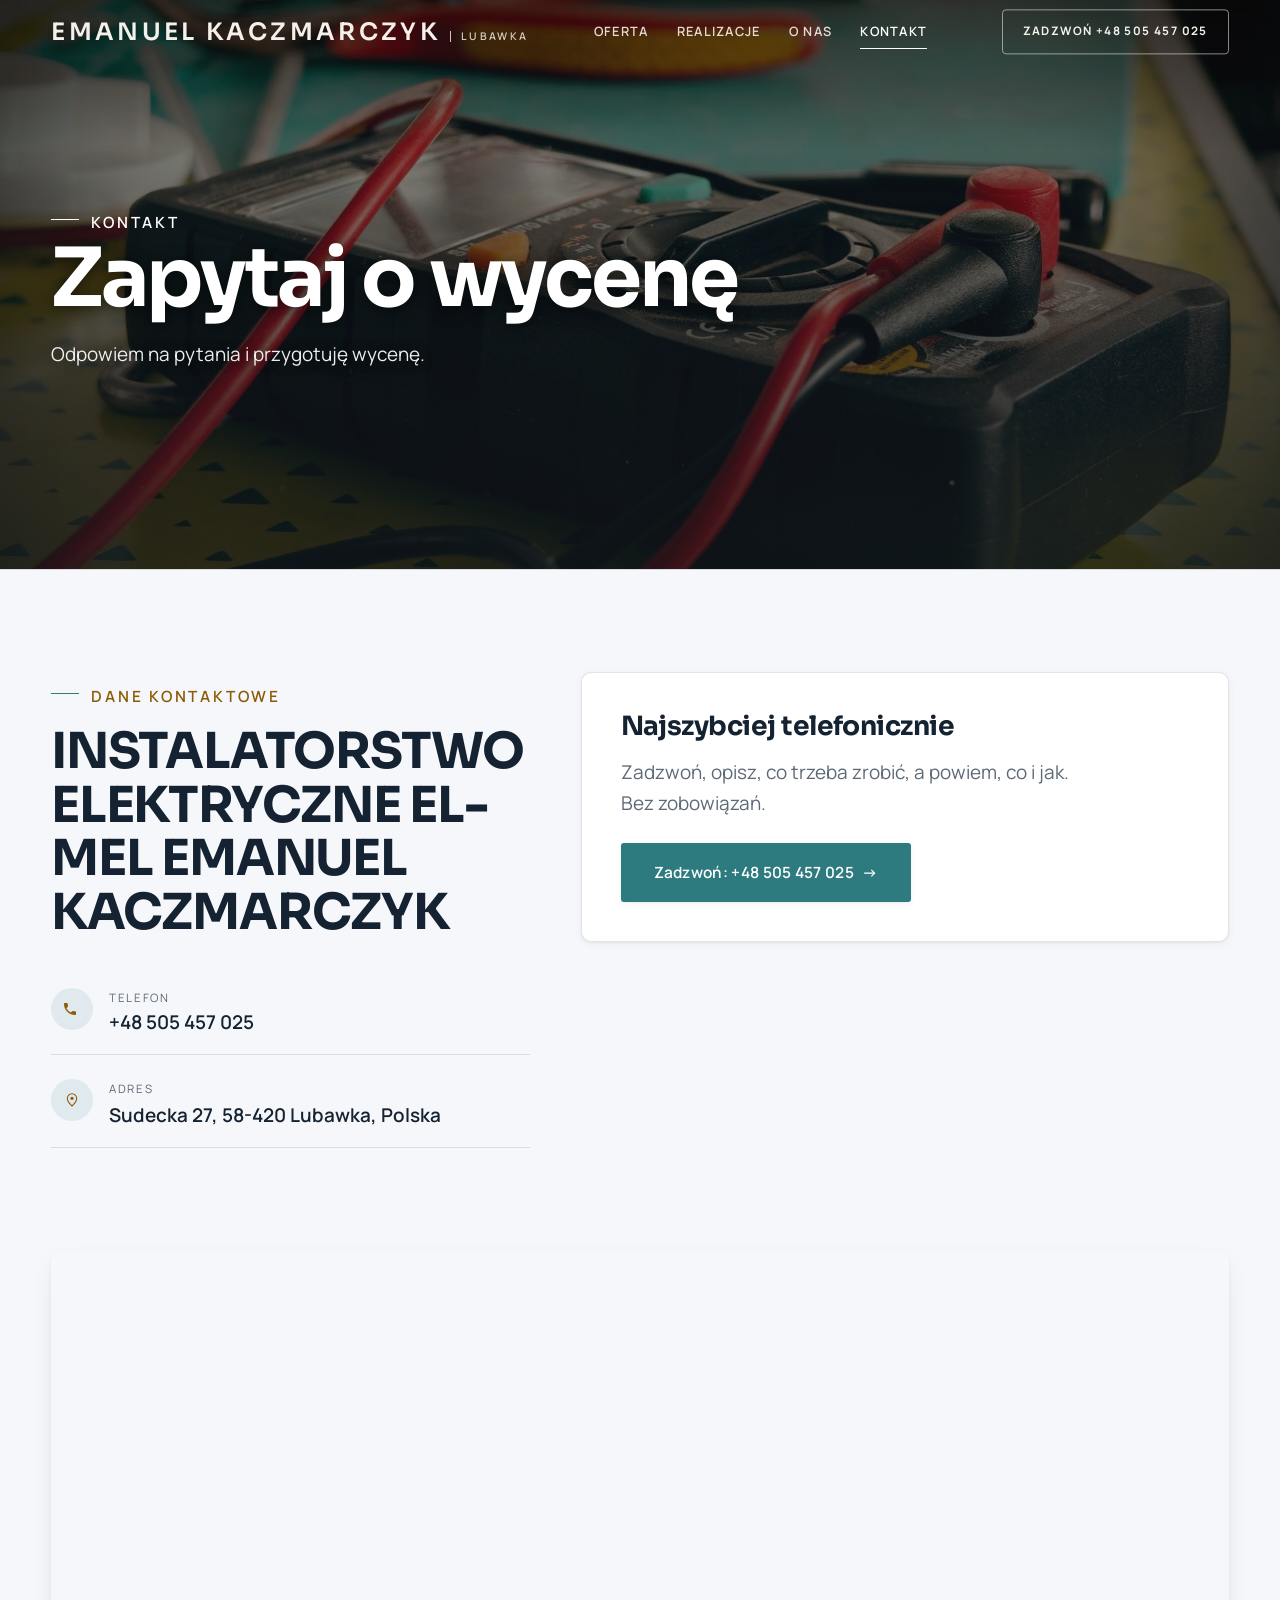
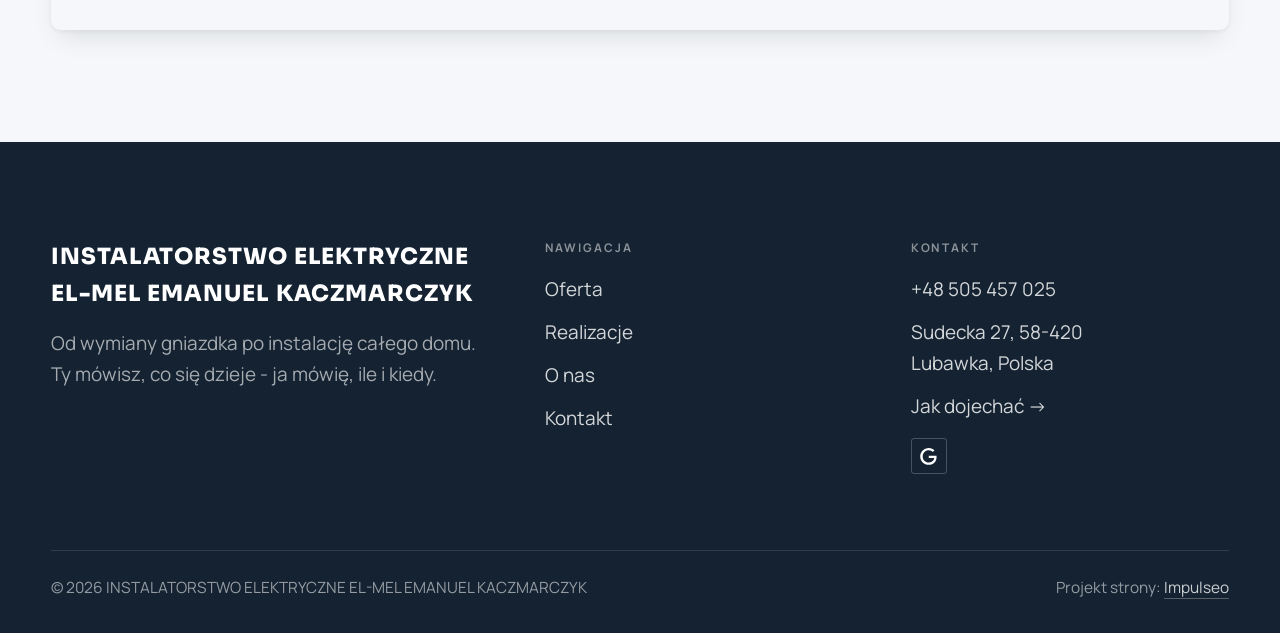
==== kontakt.html @ 610c7b2d "Strona demo: instalatorstwo-elektryczne-el-mel-emanuel-kaczmarczyk" ====
<!DOCTYPE html>
<html lang="pl">
<head>
<meta charset="UTF-8">
<meta name="viewport" content="width=device-width, initial-scale=1.0">
<title>Kontakt - INSTALATORSTWO ELEKTRYCZNE EL-MEL EMANUEL KACZMARCZYK</title>
<meta name="description" content="Kontakt INSTALATORSTWO ELEKTRYCZNE EL-MEL EMANUEL KACZMARCZYK - Sudecka 27, 58-420 Lubawka, Polska">
<link rel="canonical" href="https://kris20032.github.io/instalatorstwo-elektryczne-el-mel-emanuel-kaczmarczyk/kontakt.html">
<meta name="robots" content="noindex, nofollow">
<meta property="og:type" content="website">
<meta property="og:locale" content="pl_PL">
<meta property="og:site_name" content="INSTALATORSTWO ELEKTRYCZNE EL-MEL EMANUEL KACZMARCZYK">
<meta property="og:title" content="Kontakt - INSTALATORSTWO ELEKTRYCZNE EL-MEL EMANUEL KACZMARCZYK">
<meta property="og:description" content="Kontakt INSTALATORSTWO ELEKTRYCZNE EL-MEL EMANUEL KACZMARCZYK - Sudecka 27, 58-420 Lubawka, Polska">
<meta property="og:url" content="https://kris20032.github.io/instalatorstwo-elektryczne-el-mel-emanuel-kaczmarczyk/kontakt.html">
<meta property="og:image" content="https://kris20032.github.io/instalatorstwo-elektryczne-el-mel-emanuel-kaczmarczyk/img/og.jpg">
<meta property="og:image:width" content="1200">
<meta property="og:image:height" content="630">
<meta name="twitter:card" content="summary_large_image">
<link rel="preconnect" href="https://fonts.googleapis.com">
<link rel="preconnect" href="https://fonts.gstatic.com" crossorigin>
<link href="https://fonts.googleapis.com/css2?family=Sora:wght@600;700;800&family=Manrope:wght@400;500;600&display=swap" rel="stylesheet">
<link rel="stylesheet" href="assets/styles.css?v=7010539a">
</head>
<body>

<header class="nav">
  <div class="wrap nav-inner">
    <a class="brand" href="index.html"><span class="name">EMANUEL KACZMARCZYK</span><span class="sub">Lubawka</span></a>
    <nav class="nav-links">
      <a href="oferta.html">Oferta</a>
      <a href="realizacje.html">Realizacje</a>
      <a href="o-nas.html">O nas</a>
      <a href="kontakt.html" class="active" aria-current="page">Kontakt</a>
      <a href="tel:+48505457025" class="btn btn-accent">Zadzwoń +48 505 457 025</a>
    </nav>
    <button class="nav-toggle" aria-label="Menu"><span></span><span></span><span></span></button>
  </div>
</header>

<main>
<section class="pagehead">
  <img src="img/g6.jpg" alt="INSTALATORSTWO ELEKTRYCZNE EL-MEL EMANUEL KACZMARCZYK - Zapytaj o wycenę" width="1731" height="1300" decoding="async">
  <div class="wrap">
    <span class="eyebrow">Kontakt</span>
    <h1>Zapytaj o wycenę</h1>
    <p>Odpowiem na pytania i przygotuję wycenę.</p>
  </div>
</section>
<section>
  <div class="wrap contact-grid">
    <div class="reveal">
      <span class="eyebrow">Dane kontaktowe</span>
      <h2 style="margin:var(--space-4) 0 var(--space-6)">INSTALATORSTWO ELEKTRYCZNE EL-MEL EMANUEL KACZMARCZYK</h2>
      <div class="info-list">
        <div class="info-row"><div class="ic"><svg class="ico-tel" width="16" height="16" viewBox="0 0 24 24" fill="none" aria-hidden="true"><path d="M6.6 10.8a15.5 15.5 0 0 0 6.6 6.6l2.2-2.2a1 1 0 0 1 1-.24 11.4 11.4 0 0 0 3.6.58 1 1 0 0 1 1 1V20a1 1 0 0 1-1 1A17 17 0 0 1 3 4a1 1 0 0 1 1-1h3.5a1 1 0 0 1 1 1c0 1.25.2 2.46.58 3.6a1 1 0 0 1-.25 1l-2.23 2.2Z" fill="currentColor"/></svg></div><div><div class="lbl">Telefon</div><a class="val" href="tel:+48505457025">+48 505 457 025</a></div></div>
        <div class="info-row"><div class="ic"><svg class="ico-pin" width="16" height="16" viewBox="0 0 24 24" fill="none" aria-hidden="true"><path d="M12 21s7-6.1 7-11.5A7 7 0 0 0 5 9.5C5 14.9 12 21 12 21Z" stroke="currentColor" stroke-width="1.6" fill="none"/><circle cx="12" cy="9.5" r="2.4" fill="currentColor"/></svg></div><div><div class="lbl">Adres</div><div class="val">Sudecka 27, 58-420 Lubawka, Polska</div></div></div>
      </div>
    </div>
    <div class="reveal">
      <div class="form">
        <h3 style="margin-bottom:var(--space-4)">Najszybciej telefonicznie</h3>
        <p class="muted" style="margin-bottom:var(--space-5)">Zadzwoń, opisz, co trzeba zrobić, a powiem, co i jak. Bez zobowiązań.</p>
        <a href="tel:+48505457025" class="btn btn-accent" style="justify-content:center">Zadzwoń: +48 505 457 025 <span class="arr">→</span></a>
      </div>
    </div>
  </div>
</section>
<section style="padding-top:0">
  <div class="wrap reveal">
    <iframe class="map" title="INSTALATORSTWO ELEKTRYCZNE EL-MEL EMANUEL KACZMARCZYK - Lubawka" src="https://maps.google.com/maps?q=50.6954654%2C15.9940236&z=15&output=embed" loading="lazy" referrerpolicy="no-referrer-when-downgrade"></iframe>
  </div>
</section>
</main>

<footer>
  <div class="wrap">
    <div class="foot-grid">
      <div class="foot-brand">
        <div class="name">INSTALATORSTWO ELEKTRYCZNE EL-MEL EMANUEL KACZMARCZYK</div>
        <p>Od wymiany gniazdka po instalację całego domu. Ty mówisz, co się dzieje - ja mówię, ile i kiedy.</p>
      </div>
      <div class="foot-col">
        <h4>Nawigacja</h4>
        <a href="oferta.html">Oferta</a>
        <a href="realizacje.html">Realizacje</a>
        <a href="o-nas.html">O nas</a>
        <a href="kontakt.html">Kontakt</a>
      </div>
      <div class="foot-col">
        <h4>Kontakt</h4>
        <a href="tel:+48505457025">+48 505 457 025</a>
        <p>Sudecka 27, 58-420 Lubawka, Polska</p>
        <a href="https://maps.google.com/?cid=8699255477340169884&g_mp=Cidnb29nbGUubWFwcy5wbGFjZXMudjEuUGxhY2VzLlNlYXJjaFRleHQQAhgEIAA" target="_blank" rel="noopener">Jak dojechać →</a>
      <div class="foot-soc">
        <a class="soc" href="https://maps.google.com/?cid=8699255477340169884&g_mp=Cidnb29nbGUubWFwcy5wbGFjZXMudjEuUGxhY2VzLlNlYXJjaFRleHQQAhgEIAA" target="_blank" rel="noopener" aria-label="Google - INSTALATORSTWO ELEKTRYCZNE EL-MEL EMANUEL KACZMARCZYK"><svg viewBox="0 0 24 24" aria-hidden="true" focusable="false"><path d="M12.48 10.92v3.28h7.84c-.24 1.84-.853 3.187-1.787 4.133-1.147 1.147-2.933 2.4-6.053 2.4-4.827 0-8.6-3.893-8.6-8.72s3.773-8.72 8.6-8.72c2.6 0 4.507 1.027 5.907 2.347l2.307-2.307C18.747 1.44 16.133 0 12.48 0 5.867 0 .307 5.387.307 12s5.56 12 12.173 12c3.573 0 6.267-1.173 8.373-3.36 2.16-2.16 2.84-5.213 2.84-7.667 0-.76-.053-1.467-.173-2.053H12.48z" fill="currentColor"/></svg></a>
      </div>
      </div>
    </div>
    <div class="foot-bot">
      <span>© 2026 INSTALATORSTWO ELEKTRYCZNE EL-MEL EMANUEL KACZMARCZYK</span>
      <span>Projekt strony: <a class="foot-credit" href="https://impulseo.pl" target="_blank" rel="noopener">Impulseo</a></span>
    </div>
  </div>
</footer>
<div class="sticky-call"><a class="sc-call" href="tel:+48505457025"><svg class="ico-tel" width="16" height="16" viewBox="0 0 24 24" fill="none" aria-hidden="true"><path d="M6.6 10.8a15.5 15.5 0 0 0 6.6 6.6l2.2-2.2a1 1 0 0 1 1-.24 11.4 11.4 0 0 0 3.6.58 1 1 0 0 1 1 1V20a1 1 0 0 1-1 1A17 17 0 0 1 3 4a1 1 0 0 1 1-1h3.5a1 1 0 0 1 1 1c0 1.25.2 2.46.58 3.6a1 1 0 0 1-.25 1l-2.23 2.2Z" fill="currentColor"/></svg> Zadzwoń</a><a class="sc-quote" href="kontakt.html">Zadzwoń: +48 505 457 025</a></div>
<div class="demo-wazne" data-do="2026-12-01" data-cykl="3" hidden><svg class="dw-ico" width="13" height="13" viewBox="0 0 24 24" fill="none" aria-hidden="true"><circle cx="12" cy="12" r="8.6" stroke="currentColor" stroke-width="1.8"/><path d="M12 7.2V12l3.3 2" stroke="currentColor" stroke-width="1.8" stroke-linecap="round"/></svg><span class="dw-txt"></span></div>

<script src="assets/main.js"></script>
</body>
</html>
---- assets/styles.css ----
/* ============================================================
   STOLBASZ — premium, architektoniczny B2B fit-out
   Jasna paleta, zero brązu. System wg premium-web-craft.
   Projekt strony: Impulseo (impulseo.pl)
   ============================================================ */

:root{
  /* PALETA — jasna, architektoniczna, chłodna */
  --paper:#f5f7fa;          /* główne tło */
  --paper-2:#e7edf3;        /* sekcje alternatywne (chłodny jasny szary) */
  --paper-3:#e7edf3;        /* delikatne wypełnienia */
  --ink:#142231;            /* tekst główny — chłodny grafit */
  --ink-soft:#2c3e52;       /* nagłówki drugorzędne */
  --muted:#697785;          /* tekst poboczny */
  --line:rgba(20,34,49,.12);/* hairline */
  --accent:#e8a00c;         /* stonowany petrol-slate — jedyny akcent */
  --accent-d:#c47f06;
  --accent-soft:rgba(232,160,12,.10);
  --dark:#142231;           /* sekcje ciemne (stopka/CTA) */

  /* HOVER ZDJĘĆ — JEDEN standard dla całego silnika (decyzja K. 04.08.2026, artefakt z wariantami).
     AKTUALNE (K.+Szymon 09.08.2026, wybór z artefaktu 6 wariantów): zoom 1.05 przy 1.4s -
     przy tak długim czasie mocniejszy kadr NIE skacze, tylko „oddycha". Poprzedni standard
     (1.02 / .55s z 04.08) odbierany jako dynamiczny i szybki.
     Spoczynek lekko przygaszony, ale TYLKO tam, gdzie jest mysz (@media hover:hover) —
     na telefonie zdjęcia zostają w pełnej jasności. */
  --img-zoom:1.05;                   /* K.+Szymon 09.08: wariant F z artefaktu porównawczego */
  --img-rest:brightness(.95) saturate(.99);
  --img-hot:brightness(1.06) saturate(1.05);
  --img-dur:1.4s;                    /* K.+Szymon 09.08 (wariant F): powoli = elegancko */
  --img-ease:cubic-bezier(.16,.84,.44,1);  /* miękki ogon, efekt „oddychania" */

  /* ODSTĘPY — skala 4/8 */
  --space-1:4px; --space-2:8px; --space-3:12px; --space-4:16px; --space-5:24px;
  --space-6:32px; --space-7:48px; --space-8:64px; --space-9:96px; --space-10:128px;

  /* TYPOGRAFIA — fluid clamp() (skala podbita 16.07.2026: większe, czytelniejsze litery — uwaga Adama) */
  --text-sm:clamp(.9rem,.87rem + .12vw,1rem);
  --text-base:clamp(1.08rem,1.04rem + .18vw,1.2rem);
  --text-lg:clamp(1.24rem,1.15rem + .34vw,1.44rem);
  --text-h3:clamp(1.34rem,1.22rem + .55vw,1.66rem);
  --text-h2:clamp(2.1rem,1.66rem + 2.1vw,3.1rem);
  --text-h1:clamp(2.9rem,2.1rem + 4vw,5.1rem);

  /* PROMIENIE — architektoniczne, raczej ostre */
  --r-sm:3px; --r-md:6px; --r-lg:10px;

  /* RUCH */
  --ease:cubic-bezier(.25,.46,.45,.94); --dur:.24s;

  /* CIENIE — miękkie, warstwowe */
  --sh-sm:0 1px 2px rgba(16,24,32,.04), 0 2px 8px rgba(16,24,32,.05);
  --sh-md:0 2px 6px rgba(16,24,32,.05), 0 12px 28px -8px rgba(16,24,32,.12);
  --sh-lg:0 6px 14px rgba(16,24,32,.07), 0 26px 56px -18px rgba(16,24,32,.22);

  --hairline:1px solid var(--line);

  --font-display:'Sora','Manrope',sans-serif;
  --font-body:'Manrope',sans-serif;
}

*{box-sizing:border-box;margin:0;padding:0}
html{scroll-behavior:smooth}
body{
  font-family:var(--font-body);
  font-size:var(--text-base);
  line-height:1.65;
  color:var(--ink);
  background:var(--paper);
  -webkit-font-smoothing:antialiased;
  text-rendering:optimizeLegibility;
}
img{max-width:100%;height:auto;display:block}  /* height:auto = width/height z atrybutów trzyma proporcje (TOP#12) */
a{color:inherit;text-decoration:none}

.wrap{width:min(92%,1180px);margin-inline:auto}
section{padding-block:clamp(52px,6.5vw,96px)}

h1,h2,h3{font-family:var(--font-display);font-weight:700;line-height:1.08;letter-spacing:-.02em;color:var(--ink)}
h1{font-size:var(--text-h1);letter-spacing:-.035em}
h2{font-size:var(--text-h2);letter-spacing:-.025em}
h3{font-size:var(--text-h3)}
/* MIARA — długość wiersza. WCAG 2.2 SC 1.4.8: max 80 znaków; Butterick: 45–90.
   68ch daje realnie 72–78 znaków polskiego tekstu, czyli z zapasem pod granicą.
   Wcześniej limit miał TYLKO <p> — <li>, <blockquote> i <dd> nie miały żadnego,
   i to jedyny powód, dla którego 23 bloki na dwóch oddanych stronach jadą po
   83–106 znaków w wierszu (pomiar 07.08.2026, bramka `miara`).
   ⚠️ Listy i definicje ograniczamy TYLKO bez klasy: `ul`/`ol` z klasą to u nas
   układ (siatki kafli, menu), a nie tekst ciągły — tam miarę wyznacza układ. */
/* 60ch, nie 68ch (K. 10.08): po zmianie fontów na węższe kroje (DM Sans i spółka)
   w 68ch mieściło się ~90 znaków - bramka pikselowa słusznie zgłaszała przekroczenie
   granicy 80. Pomiar na żywej przeglądarce: 60ch = 90 znaków, 53ch = ~78 znaków, czyli normę WCAG 1.4.8. */
:root{ --miara:53ch }
p{max-width:min(100%,var(--miara))}
blockquote,
ul:not([class])>li, ol:not([class])>li,
dl:not([class])>dd{max-width:min(100%,var(--miara))}

/* ⚠️ Świadomie BEZ wyjątku `.tile p,.card p,.svc p{max-width:none}`, choć nasuwa się sam:
   te akapity BYŁY już ograniczone (stare `p{max-width:65ch}`), więc „wyjątek" nie odblokowałby
   niczego nowego — tylko ROZLUŹNIŁ stan sprzed zmiany na wszystkich demach naraz.
   `figcaption` żadna z reguł wyżej nie dotyczy, więc też nie potrzebuje zwolnienia. */

/* ŁAMANIE. `balance` wyrównuje długości wierszy w nagłówku, `pretty` pilnuje ostatniego
   wiersza akapitu, żeby nie został w nim jeden wyraz. Obsługiwane od Chrome 117 /
   Safari 17.5; starsze przeglądarki po prostu ignorują tę własność.
   `text-wrap:pretty` nie występowało dotąd ANI RAZ w silniku ani w repo klientów. */
h1,h2,h3,.lead,.lede{text-wrap:balance}
p,li,blockquote,dd{text-wrap:pretty}

.eyebrow{
  font-family:var(--font-body);
  font-size:var(--text-sm);
  font-weight:600;
  letter-spacing:.18em;
  text-transform:uppercase;
  color:var(--accent);
  display:inline-flex;align-items:center;gap:var(--space-3);
}
/* flex:none + margin-top = kreska trzyma się PIERWSZEJ linii. Wcześniej align-items:center
   centrowało ją względem całego bloku i przy zawinięciu (długi kicker typu
   „…WNĘTRZ · LESZNO · OD 2019") druga linia lądowała z brzydkim wcięciem. */
.eyebrow{align-items:flex-start}
.eyebrow>*,.eyebrow{text-wrap:balance}   /* dlugi kicker lamal sie na sierote typu samo „2019" w drugiej linii */
.eyebrow::before{content:"";width:28px;height:1px;background:var(--accent);display:inline-block;flex:none;margin-top:.62em}

.muted{color:var(--muted)}
.lead{font-size:var(--text-lg);line-height:1.55;color:var(--ink-soft);max-width:50ch}

/* ---------- BUTTONS ---------- */
.btn{
  display:inline-flex;align-items:center;gap:var(--space-2);
  font-weight:600;font-size:var(--text-sm);letter-spacing:.02em;
  padding:var(--space-4) var(--space-6);
  border-radius:var(--r-sm);
  transition:transform var(--dur) var(--ease),box-shadow var(--dur) var(--ease),background var(--dur) var(--ease);
  cursor:pointer;border:1px solid transparent;
}
.btn-accent{background:var(--accent);color:#fff;box-shadow:var(--sh-sm)}
.btn-accent:hover{background:var(--accent-d);transform:translateY(-2px);box-shadow:var(--sh-md)}
.btn-accent:active{transform:translateY(0);box-shadow:var(--sh-sm)}
.btn-ghost{background:transparent;color:var(--ink);border-color:var(--line)}
.btn-ghost:hover{border-color:var(--accent);color:var(--accent);transform:translateY(-2px)}
.btn-light{background:#fff;color:var(--ink);box-shadow:var(--sh-sm)}
.btn-light:hover{transform:translateY(-2px);box-shadow:var(--sh-md)}
.btn .arr{transition:transform var(--dur) var(--ease)}
.btn:hover .arr{transform:translateX(4px)}

/* ---------- NAV ---------- */
.nav{
  position:sticky;top:0;z-index:50;
  background:color-mix(in srgb,var(--paper) 88%,transparent);
  backdrop-filter:saturate(140%) blur(10px);
  border-bottom:var(--hairline);
}
.nav-inner{display:flex;align-items:center;justify-content:space-between;gap:var(--space-5);height:72px}
/* ANTY-NACHODZENIE (K. 05.08.2026): długa nazwa firmy + przycisk z pełnym numerem nie mieściły się w pasku
   i flex ściskał linki PONIŻEJ ich treści - "Kontakt" wchodził na ramkę "Zadzwoń +48 ...". Teraz ustępuje
   nazwa marki (skrót wielokropkiem), a menu i przycisk nigdy się nie kurczą ani nie zachodzą na siebie. */
.brand{display:flex;flex-direction:column;line-height:1;min-width:0;flex:0 1 auto}
.brand .name{font-family:var(--font-display);font-weight:800;font-size:1.35rem;letter-spacing:.04em;white-space:nowrap;overflow:hidden;text-overflow:ellipsis}
.brand .sub{font-size:.62rem;letter-spacing:.34em;text-transform:uppercase;color:var(--muted);margin-top:5px;white-space:nowrap;overflow:hidden;text-overflow:ellipsis}
.nav-links{display:flex;align-items:center;gap:var(--space-6);flex:0 0 auto}
.nav-links a{font-size:var(--text-sm);font-weight:500;color:var(--ink-soft);position:relative;padding-block:4px;white-space:nowrap;transition:color var(--dur) var(--ease)}
.nav-links a::after{content:"";position:absolute;left:0;bottom:0;width:0;height:1.5px;background:var(--accent);transition:width var(--dur) var(--ease)}
.nav-links a:hover,.nav-links a.active{color:var(--ink)}
.nav-links a:hover::after,.nav-links a.active::after{width:100%}
.nav-links .btn{padding:var(--space-2) var(--space-5)}
/* przyciski w nav: właściwy kolor (przebij .nav-links a) + bez podkreślenia */
.nav-links a.btn-accent{color:#fff}
.nav-links a.btn-ghost,.nav-links a.btn-light{color:var(--ink)}
/* CTA w pasku: NIE podkreślenie spod linków menu, ale ten sam przelatujący błysk,
   co na wszystkich innych przyciskach (zgłoszenie K. 13.08.2026 - „na hero jest efekt
   światła przechodzącego przez przycisk, na navbarze go nie ma, a mają być identyczne").
   Reguła `.nav-links a::after` jest silniejsza od `.btn::after`, więc trzeba jej
   geometrię wyzerować i wpisać połysk z nazwy - samo `display:none` gasiło efekt. */
.nav-links a.btn::after{
  display:block;content:"";position:absolute;inset:0;z-index:-1;pointer-events:none;
  width:auto;height:auto;border-radius:inherit;   /* kasuje geometrię podkreślenia (width:0;height:1.5px) */
  background:linear-gradient(100deg,transparent 32%,rgba(255,255,255,.20) 50%,transparent 68%);
  translate:-120% 0}
@media (prefers-reduced-motion:no-preference){
  .nav-links a.btn:hover::after{translate:120% 0;transition:translate .75s var(--mt-ease,cubic-bezier(.16,.84,.44,1))}
}
.nav-toggle{display:none;background:none;border:none;cursor:pointer;flex-direction:column;gap:5px;padding:8px}
.nav-toggle span{width:24px;height:2px;background:var(--ink);transition:var(--dur)}
/* Ciasny zakres MIĘDZY menu mobilnym a pełnym pulpitem: zbijamy odstępy i nazwę marki,
   żeby wszystko zmieściło się naturalnie, zanim w ogóle dojdzie do skracania wielokropkiem. */
@media(max-width:1280px) and (min-width:921px){
  .nav-links{gap:var(--space-4)}
  .nav-links .btn{padding:var(--space-2) var(--space-4)}
  .brand .name{font-size:1.15rem}
}

/* ---------- HERO (split) ---------- */
.hero{position:relative;overflow:hidden;border-bottom:var(--hairline)}
.hero-grid{display:grid;grid-template-columns:1.05fr .95fr;gap:clamp(24px,4vw,60px);align-items:center;
  padding-block:clamp(36px,4.5vw,64px)}
.hero-copy .eyebrow{margin-bottom:var(--space-5)}
.hero-copy h1{margin-bottom:var(--space-5)}
.hero-copy .lead{margin-bottom:var(--space-7)}
.hero-actions{display:flex;flex-wrap:wrap;gap:var(--space-4)}
.hero-art{position:relative;aspect-ratio:4/3;border-radius:var(--r-lg);overflow:hidden;box-shadow:var(--sh-lg)}
.hero-art img{width:100%;height:100%;object-fit:cover}
.hero-art::after{content:"";position:absolute;inset:0;background:linear-gradient(180deg,transparent 55%,rgba(18,24,28,.28))}
.hero-badge{position:absolute;left:var(--space-5);bottom:var(--space-5);z-index:2;
  background:rgba(252,252,251,.94);backdrop-filter:blur(4px);
  border-radius:var(--r-md);padding:var(--space-4) var(--space-5);box-shadow:var(--sh-md);max-width:78%}
.hero-badge strong{display:block;font-family:var(--font-display);font-size:1rem;letter-spacing:-.01em}
.hero-badge span{font-size:var(--text-sm);color:var(--muted)}

/* ---------- HERO duży / kinowy (strona główna) ---------- */
.hero-cine{position:relative;min-height:clamp(560px,82vh,840px);min-height:clamp(560px,82svh,840px);display:flex;align-items:center;overflow:hidden;border-bottom:var(--hairline)}
.hero-cine>img{position:absolute;inset:0;width:100%;height:100%;object-fit:cover;z-index:0}
.hero-cine::after{content:"";position:absolute;inset:0;z-index:1;
  background:linear-gradient(95deg,rgba(13,18,23,.86) 0%,rgba(13,18,23,.64) 32%,rgba(13,18,23,.24) 62%,rgba(13,18,23,.04) 100%)}
.hero-cine .wrap{position:relative;z-index:2;padding-block:var(--space-8)}
.hero-cine .hero-copy{max-width:660px}
.hero-cine .eyebrow{color:#fff;margin-bottom:var(--space-5)}
.hero-cine .eyebrow::before{background:#fff}
.hero-cine h1{color:#fff;margin-bottom:var(--space-5);font-size:clamp(2.9rem,2rem + 4.4vw,5.2rem);text-wrap:balance}
.hero-cine .lead{color:rgba(255,255,255,.92);max-width:48ch;margin-bottom:var(--space-7)}
.hero-cine .hero-actions{display:flex;flex-wrap:wrap;gap:var(--space-4)}
/* NISKIE OKNO (laptop z dokiem i paskami przeglądarki ma ~700-780 px wysokości widoku):
   H1 do 5.2rem + długi lead nie mieściły się i przyciski wypadały POD krawędź ekranu -
   klient widział stronę bez ani jednego CTA. Skalujemy w dół, zamiast przycinać treść. */
@media(min-width:821px) and (max-height:820px){
  .hero-cine{min-height:clamp(520px,94svh,780px)}
  .hero-cine .wrap{padding-block:var(--space-6)}
  .hero-cine h1{font-size:clamp(2.2rem,1.5rem + 2.6vw,3.6rem);margin-bottom:var(--space-4)}
  .hero-cine .eyebrow{margin-bottom:var(--space-4)}
  .hero-cine .lead{margin-bottom:var(--space-5);max-width:44ch}
}
@media(max-width:680px){
  .hero-cine{min-height:clamp(520px,76vh,640px);min-height:clamp(520px,76svh,640px);align-items:flex-end}
  .hero-cine::after{background:linear-gradient(0deg,rgba(13,18,23,.9) 6%,rgba(13,18,23,.45) 55%,rgba(13,18,23,.25) 100%)}
  .hero-cine .wrap{padding-bottom:var(--space-9)}
  /* TELEFON (~90% oglądających): lead potrafił zająć 8 linii i zepchnąć CTA poza pierwszy ekran.
     Zwężamy interlinię i skalę - treści nie ucinamy, bo to ona sprzedaje. */
  .hero-cine .lead{font-size:.98rem;line-height:1.5;margin-bottom:var(--space-5)}
  .hero-cine .eyebrow{font-size:.72rem;letter-spacing:.13em;margin-bottom:var(--space-4)}
  .hero-cine .eyebrow::before{width:20px}
  .hero-cine h1{margin-bottom:var(--space-4)}
}

/* full-bleed hero variant (podstrony) */
.pagehead{position:relative;min-height:46vh;min-height:46svh;display:flex;align-items:flex-end;overflow:hidden;border-bottom:var(--hairline)}
.pagehead img{position:absolute;inset:0;width:100%;height:100%;object-fit:cover}
/* 10.08.2026 (decyzja K.): mocniejsze przyciemnienie + cień pod tekstem. Bramka mierzyła na
   nagłówkach podstron 3,38-3,43:1 przy wymaganych 4,5 — jasne zdjęcie (hala, śnieg, niebo)
   podchodziło pod biały tekst. Zdjęcia klientów są różne, więc kontrast musi dawać WARSTWA,
   a nie szczęśliwy dobór kadru. */
.pagehead::after{content:"";position:absolute;inset:0;background:linear-gradient(180deg,rgba(18,24,28,.40),rgba(18,24,28,.76))}
.pagehead .wrap{position:relative;z-index:2;padding-block:var(--space-9);color:#fff}
.pagehead h1{color:#fff;max-width:18ch;text-shadow:0 2px 16px rgba(0,0,0,.55)}
.pagehead .eyebrow{color:#fff}
.pagehead .eyebrow::before{background:#fff}
.pagehead p{color:rgba(255,255,255,.92);margin-top:var(--space-4);max-width:54ch;text-shadow:0 1px 12px rgba(0,0,0,.5)}

/* ---------- STRIP (pasek skrótów / liczby) ---------- */
.strip{background:var(--dark);color:#fff}
/* PASEK HASEŁ — standard 04.08.2026 (decyzja K.): 5 haseł w JEDNYM rzędzie, tekst WYŚRODKOWANY,
   węższe marginesy boczne niż reszta strony (pasek ma iść szerzej), równe wysokości kolumn. */
.strip .wrap{width:min(96%,1440px);display:grid;grid-template-columns:repeat(5,1fr);
  gap:var(--space-5);padding-block:var(--space-7);align-items:stretch}
.strip .item .k{font-family:var(--font-display);font-size:clamp(1.05rem,.82rem + .85vw,1.55rem);
  font-weight:800;letter-spacing:-.02em;color:#fff;line-height:1.18;text-wrap:balance}
.strip .item .v{font-size:var(--text-sm);color:rgba(255,255,255,.66);margin-top:var(--space-2);line-height:1.4}
.strip .item{border-left:2px solid var(--accent);padding-inline:var(--space-4);
  text-align:center;display:flex;flex-direction:column;justify-content:center}
/* liczba kolumn = liczba haseł, żeby ostatnie nie zostawało samo w drugim rzędzie.
   Klasę n-N nadaje multipage.py; domyślnie (bez klasy) pasek jest 5-kolumnowy. */
.strip.n-2 .wrap{grid-template-columns:repeat(2,1fr)}
.strip.n-3 .wrap{grid-template-columns:repeat(3,1fr)}
.strip.n-4 .wrap{grid-template-columns:repeat(4,1fr);gap:var(--space-6)}
.strip.n-4 .item .k{font-size:clamp(1.3rem,1rem + 1.1vw,2rem)}
.strip.n-6 .wrap{grid-template-columns:repeat(6,1fr);gap:var(--space-4)}
.strip.n-6 .item .k{font-size:clamp(.98rem,.8rem + .7vw,1.35rem)}
/* równe łamanie: zamiast "długa linia + jedno słowo" obie linie zbliżonej długości */
.strip .item .k{text-wrap:balance}

/* ---------- SECTION HEAD ---------- */
.head{max-width:48rem;margin-bottom:var(--space-8)}
.head.center{margin-inline:auto;text-align:center}
.head .eyebrow{margin-bottom:var(--space-4)}
.head h2{margin-bottom:var(--space-4)}
.head p{color:var(--muted);font-size:var(--text-lg);line-height:1.55}
.head.center p{margin-inline:auto}

/* ---------- INTRO SPLIT ---------- */
.split{display:grid;grid-template-columns:.92fr 1.08fr;gap:clamp(28px,5vw,80px);align-items:center}
.split.rev{grid-template-columns:1.08fr .92fr}
.split.rev .split-art{order:-1}
.split-art{position:relative;aspect-ratio:5/4;border-radius:var(--r-lg);overflow:hidden;box-shadow:var(--sh-lg)}
.split-art img{width:100%;height:100%;object-fit:cover}
.split-copy h2{margin-bottom:var(--space-5)}
.split-copy p+p{margin-top:var(--space-4)}
.split-copy .btn{margin-top:var(--space-6)}

/* ---------- SERVICES (zakres) ---------- */
.svc-grid{display:grid;grid-template-columns:repeat(auto-fit,minmax(280px,1fr));gap:var(--space-5)}
.svc{background:#fff;border:var(--hairline);border-radius:var(--r-md);padding:var(--space-7) var(--space-6);
  transition:transform var(--dur) var(--ease),box-shadow var(--dur) var(--ease),border-color var(--dur) var(--ease);
  position:relative;overflow:hidden}
.svc::before{content:"";position:absolute;left:0;top:0;width:3px;height:0;background:var(--accent);transition:height var(--dur) var(--ease)}
.svc:hover{transform:translateY(-4px);box-shadow:var(--sh-md);border-color:transparent}
.svc:hover::before{height:100%}
.svc .ic{font-family:var(--font-display);font-size:.8rem;font-weight:700;letter-spacing:.12em;color:var(--accent);margin-bottom:var(--space-4)}
.svc h3{margin-bottom:var(--space-3);font-size:1.22rem}
.svc p{color:var(--muted);font-size:var(--text-base);line-height:1.6}

/* big detailed service rows */
.svc-row{display:grid;grid-template-columns:.8fr 1.2fr;gap:clamp(20px,4vw,60px);align-items:center;padding-block:var(--space-8)}
.svc-row+.svc-row{border-top:var(--hairline)}
.svc-row.rev{grid-template-columns:1.2fr .8fr}
/* Naprzemienny układ wierszy oferty: co drugi wiersz ma zdjęcie po PRAWEJ.
   Było `order:-1` — martwy kod, bo zdjęcie i tak jest pierwszym dzieckiem w HTML,
   więc wszystkie wiersze wyglądały identycznie (zdjęcie zawsze z lewej), a `rev`
   zmieniało tylko szerokość kolumn. Znalezione 29.07.2026 przy różnicowaniu kierunków
   animacji (pomiar pozycji: art.mid 390/502 przy row.mid 756 — zawsze lewa strona). */
.svc-row.rev .svc-row-art{order:2}
.svc-row-art{aspect-ratio:4/3;border-radius:var(--r-md);overflow:hidden;box-shadow:var(--sh-md)}
.svc-row-art img{width:100%;height:100%;object-fit:cover}
.svc-row h3{font-size:1.5rem;margin-bottom:var(--space-4)}
.svc-row .num{font-family:var(--font-display);font-size:.85rem;font-weight:700;letter-spacing:.14em;color:var(--accent);display:block;margin-bottom:var(--space-3)}
.svc-row ul{list-style:none;margin-top:var(--space-4);display:flex;flex-direction:column;gap:var(--space-2)}
.svc-row li{position:relative;padding-left:var(--space-5);color:var(--muted);font-size:var(--text-base)}
.svc-row li::before{content:"";position:absolute;left:0;top:.62em;width:8px;height:1px;background:var(--accent)}

/* ---------- GALLERY (realizacje) ---------- */
.gallery{display:grid;grid-template-columns:repeat(12,1fr);gap:var(--space-4);grid-auto-rows:200px}
/* GALERIA MASONRY — pionowe zdjęcia (portrety beauty/wellness) bez przycinania: kolumny, height auto */
.gallery-masonry{column-count:3;column-gap:var(--space-4)}
@media(max-width:900px){.gallery-masonry{column-count:2}}
@media(max-width:560px){.gallery-masonry{column-count:1}}
.gallery-masonry .m-tile{break-inside:avoid;margin:0 0 var(--space-4);padding:0;position:relative;overflow:hidden;border-radius:var(--r-md);border:1px solid var(--line)}
.gallery-masonry .m-tile img{width:100%;height:auto;display:block}
.gallery-masonry .m-tile .cap{position:absolute;left:0;right:0;bottom:0;padding:var(--space-4);color:#fff;background:linear-gradient(0deg,rgba(0,0,0,.55),transparent);font-size:var(--text-sm)}
.gallery-masonry .m-tile .cap small{display:block;font-weight:400;opacity:.78;letter-spacing:.04em;text-transform:uppercase;font-size:.66rem;margin-top:3px}
.tile{position:relative;overflow:hidden;border-radius:var(--r-md);box-shadow:var(--sh-sm);
  transition:transform var(--dur) var(--ease),box-shadow var(--dur) var(--ease)}
.tile img{width:100%;height:100%;object-fit:cover;
  transition:transform var(--img-dur) var(--img-ease),filter var(--img-dur) var(--img-ease)}
.tile:hover{box-shadow:var(--sh-md)}
.tile .cap{position:absolute;left:0;right:0;bottom:0;padding:var(--space-5) var(--space-4) var(--space-4);
  /* mocniejszy spad + cien pod tekstem: na JASNYCH zdjeciach klienta (biale fronty, sciany)
     slaby gradient dawal kontrast ~1.5:1 zamiast wymaganych 3.6:1 (bramka wygladu, 10.08.2026) */
  background:linear-gradient(transparent 10%,rgba(18,24,28,.55) 40%,rgba(18,24,28,.88) 68%,rgba(18,24,28,.99));color:#fff;
  text-shadow:0 1px 2px rgba(0,0,0,.85),0 2px 10px rgba(0,0,0,.55);
  font-size:var(--text-sm);font-weight:600;letter-spacing:.01em;
  opacity:0;transform:translateY(8px);transition:var(--dur) var(--ease)}
.tile:hover .cap{opacity:1;transform:translateY(0)}
.tile .cap small{display:block;font-weight:400;opacity:.78;letter-spacing:.04em;text-transform:uppercase;font-size:.66rem;margin-top:3px}
/* bento spans */
.t-wide{grid-column:span 6}
.t-tall{grid-column:span 6;grid-row:span 2}
.t-std{grid-column:span 6}
.t-third{grid-column:span 4}
.t-two3{grid-column:span 8}

/* ---------- TRUST / WIARYGODNOŚĆ ---------- */
.trust{background:var(--paper-2)}
.trust-grid{display:grid;grid-template-columns:repeat(auto-fit,minmax(240px,1fr));gap:var(--space-5);margin-top:var(--space-7)}
.trust-card{background:#fff;border-radius:var(--r-md);padding:var(--space-7) var(--space-6);box-shadow:var(--sh-sm);border-top:3px solid var(--accent)}
.trust-card .big{font-family:var(--font-display);font-size:clamp(1.8rem,1.3rem + 1.6vw,2.6rem);font-weight:800;letter-spacing:-.02em;color:var(--ink);line-height:1}
.trust-card h3{font-size:1.12rem;margin:var(--space-3) 0 var(--space-2)}
.trust-card p{color:var(--muted);font-size:var(--text-base);line-height:1.55}

/* ---------- CTA band ---------- */
.cta{background:var(--dark);color:#fff;position:relative;overflow:hidden}
/* telefon w CTA: na ciemnym tle biały (domyślnie), rodziny z JASNYM tłem CTA
   nadpisują to u siebie - wcześniej kolor siedział w stylu inline i wygrywał z rodziną. */
.cta .btn-ghost-cta{color:#fff;border-color:rgba(255,255,255,.3)}
.cta .wrap{display:grid;grid-template-columns:1.4fr .6fr;gap:var(--space-7);align-items:center;position:relative;z-index:2}
.cta h2{color:#fff;max-width:20ch}
.cta p{color:rgba(255,255,255,.74);margin-top:var(--space-4)}
.cta-actions{display:flex;flex-direction:column;gap:var(--space-3);align-items:flex-start}
.cta::before{content:"";position:absolute;right:-80px;top:-80px;width:360px;height:360px;border-radius:50%;
  background:radial-gradient(circle,var(--accent-soft),transparent 70%)}

/* ---------- CONTACT ---------- */
.contact-grid{display:grid;grid-template-columns:.85fr 1.15fr;gap:clamp(28px,4vw,56px);align-items:start}
.info-list{display:flex;flex-direction:column;gap:var(--space-2)}
.info-row{display:flex;gap:var(--space-4);align-items:flex-start;padding-block:var(--space-4);border-bottom:var(--hairline)}
.info-row .ic{flex:none;width:42px;height:42px;display:grid;place-items:center;border-radius:50%;
  background:var(--accent-soft);color:var(--accent);font-size:1.05rem}
.info-row .lbl{font-size:.72rem;letter-spacing:.14em;text-transform:uppercase;color:var(--muted)}
.info-row .val{font-weight:600;font-size:var(--text-base);margin-top:2px}
.info-row a.val:hover{color:var(--accent)}
.map{border:none;border-radius:var(--r-lg);box-shadow:var(--sh-md);width:100%;height:100%;min-height:380px;filter:grayscale(.2) contrast(1.02)}
.form{background:#fff;border:var(--hairline);border-radius:var(--r-lg);padding:clamp(24px,3vw,40px);box-shadow:var(--sh-sm)}
.form .fld{margin-bottom:var(--space-5)}
.form label{display:block;font-size:var(--text-sm);font-weight:600;margin-bottom:var(--space-2)}
.form input,.form textarea{width:100%;font-family:inherit;font-size:var(--text-base);color:var(--ink);
  padding:var(--space-4);border:var(--hairline);border-radius:var(--r-sm);background:var(--paper);transition:border-color var(--dur)}
.form input:focus,.form textarea:focus{outline:none;border-color:var(--accent);background:#fff}
.form textarea{resize:vertical;min-height:120px}
.form .note{font-size:var(--text-sm);color:var(--muted);margin-top:var(--space-3)}

/* ---------- FOOTER ---------- */
footer{background:var(--dark);color:#fff;padding-block:var(--space-9) var(--space-6)}
.foot-grid{display:grid;grid-template-columns:1.4fr 1fr 1fr;gap:var(--space-7);margin-bottom:var(--space-8)}
.foot-brand .name{font-family:var(--font-display);font-weight:800;font-size:1.4rem;letter-spacing:.04em}
.foot-brand p{color:rgba(255,255,255,.62);margin-top:var(--space-4);font-size:var(--text-base);max-width:38ch}
.foot-col h4{font-size:.74rem;letter-spacing:.16em;text-transform:uppercase;color:rgba(255,255,255,.5);margin-bottom:var(--space-4)}
.foot-col a,.foot-col p{display:block;color:rgba(255,255,255,.82);font-size:var(--text-base);margin-bottom:var(--space-3)}
.foot-col a:hover{color:#fff}
.foot-bot{border-top:1px solid rgba(255,255,255,.12);padding-top:var(--space-5);display:flex;justify-content:space-between;flex-wrap:wrap;gap:var(--space-3);
  font-size:var(--text-sm);color:rgba(255,255,255,.55)}
.foot-bot a:hover{color:#fff}
/* Podpis w stopce = klikalny link do impulseo.pl (31.07.2026). Ma być WIDOCZNIE klikalny,
   ale nie krzyczeć - stąd sam kolor jaśniejszy + delikatne podkreślenie na najeździe. */
.foot-bot a.foot-credit{color:rgba(255,255,255,.78);text-decoration:none;border-bottom:1px solid rgba(255,255,255,.28)}
.foot-bot a.foot-credit:hover{color:#fff;border-bottom-color:#fff}

/* ---------- REVEAL ---------- */
.reveal{opacity:0;transform:translateY(22px);transition:opacity .6s var(--ease),transform .6s var(--ease)}
.reveal.in{opacity:1;transform:none}

/* ---------- RESPONSIVE ---------- */
@media(max-width:920px){
  .hero-grid,.split,.split.rev,.svc-row,.svc-row.rev,.cta .wrap,.contact-grid,.foot-grid{grid-template-columns:1fr}
  .split.rev .split-art,.svc-row.rev .svc-row-art{order:0}
  .hero-art{aspect-ratio:16/10;max-height:420px}
  .strip .wrap,.strip.n-2 .wrap,.strip.n-3 .wrap,.strip.n-4 .wrap,.strip.n-6 .wrap{grid-template-columns:repeat(2,1fr);gap:var(--space-6)}
  .strip .item .k,.strip.n-6 .item .k{font-size:clamp(1.3rem,1.1rem + 1vw,2rem)}
  .gallery{grid-auto-rows:180px}
  .t-wide,.t-tall,.t-std,.t-third,.t-two3{grid-column:span 6}
  .t-tall{grid-row:span 1}
  .cta-actions{flex-direction:row;flex-wrap:wrap}
  .foot-grid{gap:var(--space-6)}
}
@media(max-width:680px){
  .nav-links{position:fixed;inset:72px 0 auto 0;background:var(--paper);flex-direction:column;align-items:stretch;
    gap:0;padding:var(--space-4) 6%;border-bottom:var(--hairline);box-shadow:var(--sh-md);
    transform:translateY(-120%);transition:transform var(--dur) var(--ease)}
  .nav-links.open{transform:translateY(0)}
  .nav-links a{padding-block:var(--space-4);border-bottom:var(--hairline)}
  .nav-links .btn{margin-top:var(--space-3);justify-content:center}
  .nav-toggle{display:flex}
  .strip .wrap,.strip.n-2 .wrap,.strip.n-3 .wrap,.strip.n-4 .wrap,.strip.n-6 .wrap{grid-template-columns:1fr}
  .gallery{grid-template-columns:repeat(6,1fr)}
  .foot-grid{grid-template-columns:1fr}
}
@media(prefers-reduced-motion:reduce){
  /* audyt 09.08 TOP#14: samo skrócenie duration przy animacji INFINITE = stroboskop
     (pętla .01ms miga ekranem); iteration-count:1 gasi pętlę naprawdę. Pseudoelementy
     też - tła hero (gastro/studio) animują ::before/img, blanket na * ich nie łapał. */
  *,*::before,*::after{animation-duration:.01ms!important;animation-iteration-count:1!important;animation-delay:0s!important;transition:none!important}
  .reveal{opacity:1!important;transform:none!important}
  html{scroll-behavior:auto}
}

/* ============================================================
   PREMIUM LAYER — destylat deep-researchu branż (anty-AI, spokój).
   Zmienne STOLBASZ (--accent/--ink/--paper/--line/--dark). Ruch ledwo
   zauważalny, krzywa cubic-bezier(.16,.84,.44,1); prefers-reduced-motion
   pokryte blanketem wyżej. Karty hairline zamiast cieni = #1 sygnał „nie-AI".
   ============================================================ */

/* więcej oddechu między sekcjami (liderzy: 110-130px) */
section{padding-block:clamp(64px,8vw,128px)}

/* 1) Aksamitny reveal — dłuższa, miękka krzywa zamiast „skoku" */
.reveal{transition:opacity .9s cubic-bezier(.16,.84,.44,1),transform .9s cubic-bezier(.16,.84,.44,1);will-change:opacity,transform}
/* stagger TYLKO w galerii (tam pozycja = porządek dzieci) */
.gallery .reveal:nth-child(2){transition-delay:.07s}
.gallery .reveal:nth-child(3){transition-delay:.14s}
.gallery .reveal:nth-child(4){transition-delay:.21s}
.gallery .reveal:nth-child(5){transition-delay:.28s}
.gallery .reveal:nth-child(6){transition-delay:.35s}

/* 2) Hero STATYCZNY na .hero-cine — Ken Burns CAŁKIEM WYŁĄCZONY 26.06 (3. zgłoszenie Szymona).
   GENEZA: animowanie scale na <img> hero z teksturami (cegły/framugi) re-samplinguje obraz
   klatka po klatce → na części ekranów drobne drganie/shimmer = „heroshot się trzęsie".
   translateY usunięto wcześniej, scale-only + will-change/GPU NIE wystarczyły do GWARANCJI gładkości.
   Krzysztof zażądał pewności („make sure, że błąd się nie pojawi") > efekt. Zero animacji = 0% drgania.
   Delikatny zoom zostaje TYLKO w pełnoekranowych hero gastro/studio (hg-bg/hs-bg — tło, inny
   mechanizm, chwalone, nigdy nie zgłaszane). NIE wracać do KB na .hero-cine bez realnego testu
   na sprzęcie klienta — to ryzyko regresji „trzęsienia”. */
/* BEZPIECZNY "wow" na hero = jednorazowy FADE-IN (opacity), nie zoom.
   opacity nie dotyka bitmapy → gładkie na KAŻDYM zdjęciu/ekranie/GPU, zero ryzyka migotania.
   Geometryczny ruch (scale/translate) na .hero-cine jest ZAKAZANY (bramka pilnuje). */
@keyframes heroFade{from{opacity:0}to{opacity:1}}
.hero-cine>img{transform:none;animation:heroFade 1.1s ease-out both}

/* 3) Akcentowy hairline pod nagłówkiem sekcji, który „rysuje się" przy wejściu */
.head h2{position:relative;padding-bottom:18px}
.head h2::after{content:"";position:absolute;left:0;bottom:0;height:1px;width:0;background:var(--accent);transition:width 1s cubic-bezier(.16,.84,.44,1) .15s}
.head.center h2::after{left:50%;transform:translateX(-50%)}
.head.reveal.in h2::after,.head.center.reveal.in h2::after{width:54px}

/* 4) Karty HAIRLINE zamiast cieni/zaokrągleń (najmocniejszy anty-AI detal) */
.svc{background:transparent;border:1px solid var(--line);border-radius:var(--r-sm);box-shadow:none}
.svc:hover{box-shadow:none;border-color:var(--accent);transform:translateY(-3px)}
.trust-card{background:transparent;box-shadow:none;border:1px solid var(--line);border-top:2px solid var(--accent);border-radius:var(--r-sm)}
.tile{box-shadow:none;border-radius:var(--r-sm)}
.tile:hover{box-shadow:none}

/* 5) Sticky-nav kondensuje się po przewinięciu (sygnał dopracowania) */
.nav{transition:box-shadow .4s ease,background .4s ease}
.nav.is-stuck{box-shadow:0 1px 0 var(--line),0 14px 30px -24px rgba(0,0,0,.45)}
.nav-inner{transition:height .35s var(--ease)}
.nav.is-stuck .nav-inner{height:60px}

/* 6) MANIFESTO — pełnoekranowy cytat-bohater (zastępuje generyczne „Dlaczego my") */
.manifesto{background:var(--paper-2);text-align:center}
.manifesto .wrap{max-width:60rem}
.manifesto p{font-family:var(--font-display);font-style:italic;font-size:clamp(1.6rem,1rem + 2.4vw,2.8rem);line-height:1.32;color:var(--ink-soft);margin-inline:auto;max-width:26ch;position:relative;padding-top:var(--space-8)}
.manifesto p::before{content:"";position:absolute;top:0;left:50%;transform:translateX(-50%);width:54px;height:1px;background:var(--accent)}
.manifesto p span{color:var(--accent);font-style:italic}

/* 7) GATEWAYS — 3 duże bramy-zdjęcia (zamiast paska menu usług) */
.gateways{display:grid;grid-template-columns:repeat(3,1fr);gap:var(--space-4)}
.gateway{position:relative;aspect-ratio:3/4;overflow:hidden;border-radius:var(--r-sm);display:block}
.gateway img{width:100%;height:100%;object-fit:cover;
  transition:transform var(--img-dur) var(--img-ease),filter var(--img-dur) var(--img-ease)}
.gateway::after{content:"";position:absolute;inset:0;background:linear-gradient(180deg,transparent 38%,rgba(18,24,28,.74))}
/* ===== HOVER ZDJĘĆ — jedno miejsce dla WSZYSTKICH kafli ze zdjęciem (K. 04.08.2026) ===== */
@media(hover:hover){
  .tile img,.gateway img,.m-tile img{filter:var(--img-rest)}
  .tile:hover img,
  .gateway:hover img,
  .m-tile:hover img{transform:scale(var(--img-zoom));filter:var(--img-hot)}
}
.m-tile img{transition:transform var(--img-dur) var(--img-ease),filter var(--img-dur) var(--img-ease)}
.gateway .g-ttl{position:absolute;left:0;right:0;bottom:0;z-index:2;padding:var(--space-6) var(--space-5);color:#fff;font-family:var(--font-display);font-size:1.45rem;letter-spacing:-.01em;line-height:1.15}
.gateway .g-ttl small{display:block;font-family:var(--font-body);font-size:var(--text-sm);font-weight:400;opacity:.82;letter-spacing:.03em;margin-top:5px}
@media(max-width:760px){.gateways{grid-template-columns:1fr}.gateway{aspect-ratio:16/10}}

/* 8) LOGO klienta w nagłówku (gdy podane --logo) */
/* 52px domyślnie (feedback Bartka 06.07.2026: 40px ginęło, uwaga padła 3x; ~56px sprawdzone na żywym demie anna-borowiec-makeup) */
.brand-logo{height:64px;width:auto;max-width:300px;object-fit:contain;display:block}
.nav.is-stuck .brand-logo{height:52px}
@media(max-width:680px){.brand-logo{height:46px;max-width:210px}}


/* === RWD: nagłówki na wąskich ekranach (dodane 17.07.2026 razem z fixem clamp) ===
   Po przywróceniu działania clamp() dolna granica --text-h1 (2.9rem) rozpychała
   dokument przy długich polskich słowach na telefonach. Tu ją zjeżdżamy. */
@media (max-width:560px){
  :root{
    --text-h1:clamp(1.9rem, 1.15rem + 4.4vw, 2.7rem);
    --text-h2:clamp(1.5rem, 1rem + 3vw, 2.1rem);
  }
  .hero-cine h1{font-size:clamp(1.9rem, 1.15rem + 4.4vw, 2.7rem)}
  h1,h2{overflow-wrap:break-word}
}

/* GODZINY (godziny_grid z briefu) — dzień po lewej, godziny po prawej. Wcześniej BRAK stylu
   powodował sklejenie "Poniedziałek-Piątek8:00-20:00" (dodane 2026-07-21). Neutralne dla dem bez grafiku. */
.godz{display:flex;flex-direction:column;gap:2px;max-width:440px;margin-top:8px}
.godz-row{display:flex;justify-content:space-between;align-items:baseline;gap:24px;padding:10px 0;border-bottom:1px solid var(--line)}
.godz-row:last-child{border-bottom:0}
.godz-row b{font-weight:600;color:var(--ink)}
.godz-row span{color:var(--muted);white-space:nowrap}

/* === FAQ (lekcja 08.08.2026) ===
   Sekcja faq_klinika() trafia NIE tylko do rodziny „klinika" (multipage.py: także układ FACHOWCY),
   a style leżały wyłącznie w families/klinika.css — u hydraulika/dekarza FAQ renderowało się jako
   goła lista <details> z domyślnym trójkącikiem przeglądarki (wpadka: demo Instalatorstwo Gała).
   Dlatego baza. Rodzina może to nadpisać na wierzchu. */
.faq-list{max-width:48rem;margin:var(--space-8) auto 0;display:flex;flex-direction:column;gap:var(--space-3)}
.faq-item{border:1px solid var(--line);border-radius:var(--r-md);background:var(--paper);padding:var(--space-4) var(--space-5)}
.faq-item summary{font-family:var(--font-display);font-weight:600;color:var(--ink);cursor:pointer;list-style:none;display:flex;justify-content:space-between;gap:1rem}
.faq-item summary::-webkit-details-marker{display:none}
.faq-item summary::after{content:"+";color:var(--accent-d);font-weight:700;font-size:1.2rem;line-height:1}
.faq-item[open] summary::after{content:"-"}
.faq-item p{color:var(--ink-soft);font-size:var(--text-base);line-height:1.6;margin:var(--space-3) 0 0}

/* === LICZBA OPINII PRZY SEKCJI OPINII (08.08.2026, wzorzec irismeble.pl, decyzja K.) ===
   Trzy cytaty bez kontekstu czyta się jak „firma ma trzy opinie". Ta linijka mówi wprost,
   ile ich jest naprawdę - dane i tak przychodzą z reconu i szły dotąd wyłącznie do hero.
   Baza, nie rodzina: sekcja opinii renderuje się we WSZYSTKICH układach, a style opinii
   leżą per rodzina - bez tego u części rodzin linijka byłaby gołym tekstem (ta sama pułapka
   co z FAQ wyżej). Rodzina może nadpisać na wierzchu. */
.op-meta{
  text-align:center;margin:calc(var(--space-3) * -1) 0 var(--space-6);
  color:var(--muted);font-size:var(--text-base);letter-spacing:.01em;
}
.op-meta .ico-star{color:var(--accent-d);margin-right:2px}

/* --- licznik ważności DEMA (pomysł K. 09.08) - tylko wersje pokazowe --- */
.demo-wazne{position:fixed;top:calc(var(--nav-h, 64px) + 14px);right:14px;z-index:95;
  display:inline-flex;align-items:center;gap:.45em;
  background:rgba(21,25,28,.82);color:#fff;font-size:.72rem;font-weight:600;letter-spacing:.01em;
  padding:.42em .8em .42em .62em;border-radius:999px;backdrop-filter:saturate(140%) blur(8px);
  border:1px solid rgba(255,255,255,.14);box-shadow:0 10px 24px -14px rgba(0,0,0,.6);
  pointer-events:none;
  /* NIE pokazuje się przy wejściu (K. 09.08) - wjeżdża dopiero po zejściu z hero */
  opacity:0;transform:translateY(-10px);
  transition:opacity .7s var(--ease),transform .7s var(--ease)}
.demo-wazne.is-on{opacity:1;transform:none}
.demo-wazne .dw-ico{flex:none;opacity:.85}
.demo-wazne b{font-weight:700;font-variant-numeric:tabular-nums;color:#FFD9A3}
.demo-wazne .dw-zeg{font-variant-numeric:tabular-nums;font-feature-settings:"tnum";
  opacity:.72;margin-left:.15em;letter-spacing:.01em}
.demo-wazne.is-pilne{background:rgba(150,32,28,.9);border-color:rgba(255,255,255,.2)}
.demo-wazne .dw-pilne{color:#FFE0DE}
@media(max-width:820px){.demo-wazne{top:auto;bottom:70px;right:10px}}

/* --- pasek mini-opinii pod hero (audyt 09.08 TOP#27) - tylko przy realnych recenzjach --- */
.opinie-mini{padding-block:0;border-bottom:var(--hairline)}
.opinie-mini .om-row{display:grid;grid-template-columns:repeat(3,1fr);gap:var(--space-6);padding-block:var(--space-5)}
.opinie-mini .om-item blockquote{font-size:var(--text-sm);color:var(--ink-soft);line-height:1.5;margin:0}
.opinie-mini .om-autor{display:block;margin-top:var(--space-2);font-size:.78rem;font-weight:600;color:var(--muted);letter-spacing:.04em}
@media(max-width:820px){.opinie-mini .om-row{grid-template-columns:1fr;gap:var(--space-4)}
  .opinie-mini .om-item:nth-child(n+3){display:none}}

/* --- AKCENT-TEKST (audyt 09.08 TOP#11/12, decyzja K.) ---------------------------
   Kolor firmowy jest jasny, dopóki nie musi być literą. --accent zostaje żywy
   (kreski, przyciski, pasek haseł); litera akcentowa na JASNYM tle bierze
   --accent-text (dokleja palette_auto; domyślnie accent-d). Tylko color -
   border/background/pseudo zostają żywe. Ciemna sekcja CTA = wyjątek. */
:root{--accent-text:var(--accent-d)}
.eyebrow, .svc .ic, .svc-row .num, .info-row .ic, .info-row a.val:hover,
.manifesto p span, .faq-item summary::after, .op-meta .ico-star, .op-star,
.fu-cta, .obszar-list li:hover, .btn-ghost:hover, .nav.nav-solid .brand .sub,
.proces-os .pc-cur, .os-on .proces-os .proces-line > li.os-done .pno { color:var(--accent-text) }
.cta .eyebrow { color:var(--accent) }

/* --- dostępność (audyt 09.08 TOP#23, podzbiór bezpieczny) --- */
html{scroll-padding-top:84px}                       /* kotwice nie chowają się pod sticky-nav */
:focus-visible{outline:2px solid var(--accent-text);outline-offset:2px}  /* widoczny fokus tylko z klawiatury */
main{display:block}

/* --- kafelek „Zobacz opinie w Google" (K. 09.08) - znak marki zamiast gołego linku --- */
.op-meta{text-align:center;max-width:none;margin-inline:auto}
.op-google{display:inline-flex;align-items:center;gap:.6em;
  padding:.62em 1.15em;border:1px solid var(--line);border-radius:999px;
  background:var(--paper);color:var(--ink);font-size:var(--text-sm);font-weight:600;
  transition:border-color var(--dur) var(--ease),box-shadow var(--dur) var(--ease),transform var(--dur) var(--ease)}
.op-google .op-g-ico{flex:none}                        /* oficjalny 4-kolorowy znak Google */
.op-google .arr{transition:transform var(--dur) var(--ease)}
.op-google:hover{border-color:var(--accent);box-shadow:var(--sh-sm);transform:translateY(-1px)}
.op-google:hover .arr{transform:translateX(3px)}

/* ============================================================
   HOVER KART I KAFLI - JEDEN STANDARD DLA WSZYSTKICH RODZIN (K. 10.08:
   „każde demo ma wyglądać tak premium"). Wcześniej premium-hover miała tylko
   rodzina fachowców (.fu-row), reszta rodzin renderowała karty bez reakcji.
   Zasada ta sama: reakcja NATYCHMIAST (0s), gaśnięcie łagodne; ledwie widoczne
   tło, kreska akcentu z lewej, strzałka rusza. Zero cieni-poduszek.
   ⛔ Świadomie POMIJAMY kafle ze zdjęciem (.tile/.gateway/.m-tile) - tam działa
   już zoom 1.05/1.4s i dokładanie ramek by go zabiło.
   ============================================================ */
.card, .svc, .gateway-txt, .menu-cat, .prod-card, .pak-card, .faq-item, .obj-tile{
  position:relative;transition:background .22s ease-out,border-color .22s ease-out}
.card::before, .menu-cat::before, .prod-card::before, .pak-card::before{
  content:"";position:absolute;left:0;top:0;bottom:0;width:3px;background:var(--accent);
  transform:scaleY(0);transform-origin:top;transition:transform .09s ease-out;border-radius:2px}
@media(hover:hover){
  .card:hover, .svc:hover, .menu-cat:hover, .prod-card:hover, .pak-card:hover{
    background:color-mix(in srgb,var(--accent) 9%,transparent);
    border-color:color-mix(in srgb,var(--accent) 45%,var(--line));
    transition-duration:0s}
  .card:hover::before, .menu-cat:hover::before,
  .prod-card:hover::before, .pak-card:hover::before{transform:scaleY(1)}
  .card:hover .arr, .svc:hover .arr, .menu-cat:hover .arr{transform:translateX(.3rem)}
}
.card .arr, .svc .arr, .menu-cat .arr{display:inline-block;transition:transform .1s ease-out}

/* ============================================================
   PLAKIETKA OPINII GOOGLE (K. 13.08.2026, wzór od Marcelego)
   Jedna forma we WSZYSTKICH układach hero (hg/hk/hs/ha/hd/tb/kt) zamiast
   gołego tekstu „★ Ocena 4,4 w Google · 7 opinii". Cudza ocena to najmocniejszy
   dowód zaufania na stronie - ma wyglądać jak odznaka, nie jak podpis.
   Tło i obwódka liczone z KOLORU TEKSTU, więc ta sama plakietka działa na
   ciemnym zdjęciu (biały napis → jasna mgiełka) i na jasnej sekcji (ciemny
   napis → delikatny szary). Zero osobnych wariantów do utrzymania.
   ============================================================ */
.g-badge{
  display:inline-flex;align-items:center;gap:.62em;
  padding:.52em 1em;border-radius:999px;
  background:color-mix(in srgb,currentColor 8%,transparent);
  border:1px solid color-mix(in srgb,currentColor 20%,transparent);
  -webkit-backdrop-filter:blur(6px);backdrop-filter:blur(6px);
  font-size:.98rem;line-height:1;font-weight:500;letter-spacing:.01em;
  white-space:nowrap;vertical-align:middle;max-width:100%}
.g-badge .gb-ico,.g-badge .gb-stars{flex:none}
.g-badge .gb-ocena{font-weight:700;font-size:1.08em;letter-spacing:.01em}
.g-badge .gb-txt{opacity:.92}
@media(max-width:560px){
  .g-badge{gap:.45em;padding:.45em .8em;font-size:.86rem}
  .g-badge .gb-stars{width:62px;height:12.4px}
  .g-badge .gb-ico{width:16px;height:16px}
}

/* === rodzina: fachowcy === */
/* ============================================================
   RODZINA: FACHOWCY (hydraulik/elektryk/remont/brukarstwo/ogrodzenia)
   Doklejane NA WIERZCH base.css. Dziedziczy paletę/fonty skórki (trade/elektryk).
   Filozofia: telefon-bohater + zaufanie + „bezpłatna wycena". Spokój, nie krzyk.
   (count-up i podwójny iframe mapy świadomie pominięte - krytyka blueprintu.)
   ============================================================ */

/* --- PROCES - oś „jak pracujemy" (podpis rodziny, czego nie ma w meblach) --- */
.proces{background:var(--paper-2)}
.proces-line{list-style:none;display:grid;grid-template-columns:repeat(4,1fr);gap:var(--space-5);position:relative;margin:0;padding:0}
.proces-line li{position:relative;padding-top:var(--space-7)}
.proces-line li::before{content:"";position:absolute;top:14px;left:0;right:0;height:1px;background:var(--line)}
.proces-line li:last-child::before{right:50%}
.proces-line li:first-child::before{left:50%}
.proces-line li::after{content:"";position:absolute;top:9px;left:calc(50% - 6px);width:11px;height:11px;border-radius:50%;background:var(--accent);box-shadow:0 0 0 4px var(--paper-2)}
.proces-line .pno{font-family:var(--font-display);font-weight:800;font-size:1.5rem;color:var(--accent);letter-spacing:-.02em;display:block;margin-bottom:var(--space-3);text-align:center}
.proces-line h3{font-size:1.1rem;margin-bottom:var(--space-2);text-align:center}
.proces-line p{color:var(--muted);font-size:var(--text-sm);line-height:1.5;text-align:center;max-width:26ch;margin-inline:auto}
@media(max-width:820px){
  .proces-line{grid-template-columns:1fr;gap:0}
  .proces-line li{padding:var(--space-5) 0 var(--space-5) var(--space-7)}
  .proces-line li::before{left:5px;right:auto;top:0;bottom:0;width:1px;height:auto}
  .proces-line li:first-child::before,.proces-line li:last-child::before{left:5px;right:auto}
  .proces-line li::after{top:var(--space-6);left:0}
  .proces-line .pno,.proces-line h3,.proces-line p{text-align:left;margin-inline:0}
}

/* --- OBSZAR DZIAŁANIA - lokalność (chipy z REALNEGO miasta, bez drugiego iframe) --- */
.obszar .head{text-align:center;margin-inline:auto}
.obszar .head .eyebrow{justify-content:center}
.obszar-list{list-style:none;display:flex;flex-wrap:wrap;justify-content:center;gap:var(--space-3);margin:0;padding:0;max-width:60rem;margin-inline:auto}
.obszar-list li{border:1px solid var(--line);border-radius:999px;padding:var(--space-2) var(--space-5);
  font-size:var(--text-sm);font-weight:600;color:var(--ink-soft);transition:border-color .24s var(--ease),color .24s var(--ease)}
.obszar-list li:hover{border-color:var(--accent);color:var(--accent)}
.obszar-list li.is-home{background:var(--accent);border-color:var(--accent);color:#fff}

/* --- STICKY-CALL - dolny pasek mobile (najważniejszy konwerter tej rodziny) --- */
.sticky-call{display:none}
@media(max-width:820px){
  .sticky-call{display:grid;grid-template-columns:1fr 1fr;gap:1px;position:fixed;left:0;right:0;bottom:0;z-index:90;
    background:var(--line);box-shadow:0 -6px 20px -10px rgba(0,0,0,.4);padding-bottom:env(safe-area-inset-bottom,0px);transition:transform .25s ease,opacity .25s ease}
  .sticky-call.schowany{transform:translateY(110%);opacity:0;pointer-events:none}
  .sticky-call a{padding:15px 8px;text-align:center;font-weight:700;font-size:.95rem;letter-spacing:.01em}
  .sc-call{background:var(--accent);color:#fff}
  .sc-quote{background:var(--paper);color:var(--ink)}
  body{padding-bottom:calc(64px + env(safe-area-inset-bottom,0px))}
}

/* --- Blok „Awaria? Dzwoń” (opcjonalny, hydraulik/elektryk) --- */
.awaria{background:var(--dark);color:#fff}
.awaria .wrap{display:flex;flex-wrap:wrap;align-items:center;justify-content:space-between;gap:var(--space-5);padding-block:var(--space-7)}
.awaria h3{color:#fff;font-size:clamp(1.3rem,1rem + 1.2vw,1.8rem)}
.awaria p{color:rgba(255,255,255,.72);margin-top:var(--space-2)}
.awaria .btn-accent{white-space:nowrap}

/* === CERTYFIKATY / CZYM PRACUJEMY (gated: renderuje sie tylko gdy brief poda certy/marki/gwarancja) - mocny lever dla dekarzy === */
.auto-marki .marki-list{display:flex;flex-wrap:wrap;justify-content:center;gap:clamp(.8rem,2.5vw,1.6rem);list-style:none;margin:var(--space-7) 0 0;padding:0}
.auto-marki .marki-list li{font-family:var(--font-display);text-transform:uppercase;letter-spacing:.12em;font-weight:600;
  font-size:clamp(.82rem,1.5vw,1rem);color:var(--ink-soft);padding:.5rem 1rem;border:1px solid var(--line);border-radius:var(--r-sm)}
.marki-gwar{text-align:center;color:var(--muted);font-size:var(--text-sm);margin-top:var(--space-6)}

/* ============================================================
   FAZA 3 - OSOBNY UKŁAD FACHOWCY (research wf_e4ed63db + krytyka z policzonym WCAG). Doklejane na wierzch.
   Tożsamość: ZAUFANIE + DUŻY TELEFON + DOWÓD. Dwublok hero (zdjęcie | lity panel), bezpośrednio, solidnie.
   ============================================================ */

/* --- P0 KONTRAST: bursztyn jako TEKST na jasnym = 2.0 FAIL (policzone). Naprawy (bursztyn->ciemny tekst / ink). --- */
.btn-accent{color:#14171c}                                  /* bursztyn + ciemny tekst = 8.28 PASS */
.sticky-call .sc-call{color:#14171c}                        /* sticky bursztyn + ciemny tekst */
.obszar-list li.is-home{background:var(--ink);border-color:var(--ink);color:#fff}  /* było bursztyn+biel 2.17 -> ink+biel 16.29 */
.proces-line .pno{color:var(--ink-soft)}                    /* numery procesu: było bursztyn 2.0 -> ink-soft (czytelne); kropka osi zostaje bursztyn (grafika) */

/* --- Ikona telefonu (uzywana w hero hf-phone-num; nav styluje silnik NAV NOBU) --- */
.ico-tel{vertical-align:-2px;margin-right:.3em}

/* === HERO FACHOWCY — WARIANT A „PEŁNY EKRAN" (wybór K. 27.07.2026; zastąpił dwublok 46%/54%).
   Powód zmiany: stary dwublok nie dobijał do końca ekranu (zostawał pusty pas nad promise-bar),
   zdjęcie było ucięte w wąski pasek, a dowód (ocena/gwarancja) siedział dopiero niżej w trust-bar.
   Teraz: zdjęcie na pełny ekran + gradient od lewej (tekst czytelny NIE przez wycięty panel,
   tylko przez policzony overlay), gigant-telefon, dowód w pierwszym ekranie.
   Zdjęcie zostaje PIERWSZYM dzieckiem sekcji (blur-guard + mobilny fallback). STATYCZNE, bez Ken Burns.
   Poprzednia wersja: fachowcy.css.bak-20260727-201952-przed-heroA === */
.hero-fach{position:relative;isolation:isolate;display:flex;align-items:center;
  min-height:clamp(560px,92vh,900px);min-height:clamp(560px,92svh,900px)}
.hf-photo{position:absolute;inset:0;width:100%;height:100%;object-fit:cover;display:block;
  background:var(--dark);z-index:-2}                          /* EAGER, bez animacji (zero janku) */
/* Gradient trzyma ciemno DO ~62% szerokości, bo dotąd sięga najdłuższa linia tekstu (.hf-inner 46rem).
   Wcześniejsza wersja jaśniała już od 34% i końcówki linii lądowały na jasnym tle. */
/* 08.08.2026 (lekcja 2026-08-08-010, K.: „czemu hero jest takie ciemne?"): zasłona rozjaśniona.
   Poprzednio 0.95→0.26 przykrywało CAŁY kadr i zdjęcie było ledwo widoczne — a lekcja 2026-08-06-004
   mówi wprost: „nigdy pełne przyciemnienie zdjęcia, zabija kadr". Teraz ciemno tylko POD TEKSTEM
   (lewa część, gdzie stoi .hf-inner), prawa strona prawie odsłonięta. Czytelność napisów dokłada
   text-shadow niżej — cień zamiast koca na całym zdjęciu. */
.hero-fach::after{content:"";position:absolute;inset:0;z-index:-1;
  background:linear-gradient(102deg,rgba(14,17,21,.86) 0%,rgba(14,17,21,.78) 30%,rgba(14,17,21,.52) 55%,rgba(14,17,21,.2) 78%,rgba(14,17,21,.06) 100%)}
/* Cień pod napisami hero — pozwala trzymać zasłonę lekką, a tekst nadal czytelny na jaśniejszym kadrze. */
.hf-kicker,.hf-title,.hf-lead,.hf-phone,.hf-trust{text-shadow:0 1px 2px rgba(0,0,0,.55),0 2px 12px rgba(0,0,0,.35)}
.hf-panel{width:min(92%,1180px);margin-inline:auto;color:#fff;   /* ta sama miara co .wrap w base.css */
  padding:clamp(6.5rem,13vh,9rem) 0 clamp(2.6rem,6vh,3.6rem)}
.hf-inner{max-width:46rem}
/* Akcent SKÓRKI rozjaśniony do czytelności na ciemnym tle. NIE hardkodować bursztynu:
   każda skórka ma swój akcent (elektryk=niebieski, dach=czerwony...), a stały kolor rozjeżdżał
   się z przyciskami. Pierwsza deklaracja = fallback dla przeglądarek bez color-mix.
   Dwa poziomy, bo WCAG stawia różne progi: --accent-lit dla MAŁEGO tekstu (kicker, próg 4.5:1;
   62% daje 7.5 na tle hero), --accent-strong dla DUŻEGO (akcent w H1, próg 3:1; 74% daje 6.1
   i jest wyraźnie widoczny - przy 62% ginął i wyglądał po prostu na biały). Policzone, nie na oko. */
.hero-fach{--accent-lit:rgba(255,255,255,.92);--accent-strong:rgba(255,255,255,.96)}
@supports (color:color-mix(in srgb,red,#fff)){
  .hero-fach{--accent-lit:color-mix(in srgb,var(--accent) 62%,#fff);
             --accent-strong:color-mix(in srgb,var(--accent) 74%,#fff)}
}
.hf-kicker{font-family:var(--font-display);font-weight:700;text-transform:uppercase;letter-spacing:.2em;
  font-size:clamp(.74rem,1.4vw,.88rem);color:var(--accent-lit);display:flex;align-items:center;gap:.8rem}
.hf-kicker::before{content:"";width:34px;height:2px;background:var(--accent-lit);flex:none}
.hf-title{color:#fff;font-family:var(--font-display);font-weight:800;line-height:1.02;letter-spacing:-.022em;
  font-size:clamp(2.3rem,1.6rem + 3.2vw,4.3rem);margin:var(--space-4) 0 var(--space-4);text-wrap:balance}
.hf-title em{font-style:normal;color:var(--accent-strong)}        /* druga część H1 = akcent skórki, rozjaśniony */
.hf-lead{color:rgba(255,255,255,.86);font-size:clamp(1rem,.96rem + .3vw,1.18rem);line-height:1.6;max-width:38rem}
.hf-phone{display:inline-flex;flex-direction:column;gap:.2rem;margin:var(--space-6) 0 var(--space-5);width:fit-content}
.hf-phone-lab{font-size:.74rem;text-transform:uppercase;letter-spacing:.18em;color:rgba(255,255,255,.62);font-weight:600}
.hf-phone-num{font-family:var(--font-display);font-weight:800;color:#fff;font-variant-numeric:tabular-nums;white-space:nowrap;
  font-size:clamp(2rem,1.5rem + 2.4vw,3.05rem);line-height:1;display:inline-flex;align-items:center}
.hf-phone-num .ico-tel{width:.7em;height:.7em;color:var(--accent);margin-right:.35em}   /* ikona bursztyn, cyfry białe */
.hf-phone:hover .hf-phone-num{color:var(--accent-lit)}
.hf-actions{display:flex;flex-wrap:wrap;gap:var(--space-3)}
.hf-ghost{color:#fff;border-color:rgba(255,255,255,.5)}
.hf-trust{margin-top:var(--space-6);padding-top:var(--space-4);border-top:1px solid rgba(255,255,255,.18);
  color:rgba(255,255,255,.9);font-weight:600;font-size:var(--text-sm);letter-spacing:.01em;max-width:38rem}
@media(max-width:820px){
  .hero-fach{min-height:clamp(520px,88svh,760px)}
  /* 08.08.2026: na telefonie było .72→.95, czyli zdjęcia praktycznie nie było widać. Teraz góra kadru
     zostaje odsłonięta, ciemnieje dopiero pod tekstem (tekst na telefonie stoi na dole). */
  .hero-fach::after{background:linear-gradient(178deg,rgba(14,17,21,.28) 0%,rgba(14,17,21,.6) 55%,rgba(14,17,21,.86) 100%)}
  .hf-panel{padding-top:clamp(5.5rem,16vh,7rem)}
  .hf-lead{font-size:1rem}
}
@media(prefers-reduced-motion:reduce){.hero-fach *{animation:none!important}}

/* === PROMISE BAR: zawsze-obecna sygnatura usługowa (anty recon-collapse) === */
.fach-promise{background:var(--paper-2);border-bottom:var(--hairline);padding-block:0}
.fach-promise .wrap{padding-block:var(--space-4)}
.fp-row{list-style:none;margin:0;padding:0;display:flex;flex-wrap:wrap;justify-content:center;align-items:center;gap:clamp(.6rem,2.4vw,2rem)}
.fp-row li{font-family:var(--font-display);font-weight:700;text-transform:uppercase;letter-spacing:.08em;
  font-size:clamp(.72rem,1.3vw,.85rem);color:var(--ink-soft);display:flex;align-items:center}
.fp-row li:not(:last-child)::after{content:"";width:6px;height:6px;border-radius:50%;background:var(--accent);margin-left:clamp(.6rem,2.4vw,2rem)}

/* === TRUST BAR (gated): jasne pasmo, cyfry INK (NIE bursztyn=2.0 FAIL), bursztyn jako kreska pod liczbą === */
.trust-bar{background:var(--paper);border-bottom:var(--hairline)}
.trust-bar .wrap{display:flex;flex-wrap:wrap;align-items:center;justify-content:center;gap:clamp(1rem,3vw,2.6rem);padding-block:var(--space-7)}
.tb-stats{display:flex;flex-wrap:wrap;gap:clamp(1rem,3vw,2.6rem)}
.tb-stat{display:flex;flex-direction:column;align-items:center;text-align:center;padding-bottom:var(--space-2);border-bottom:3px solid var(--accent)}
.tb-num{font-family:var(--font-display);font-weight:800;font-size:clamp(2rem,3vw,2.8rem);line-height:1;color:var(--ink);font-variant-numeric:tabular-nums}
.tb-lab{font-size:.74rem;text-transform:uppercase;letter-spacing:.08em;color:var(--muted);margin-top:.3rem}
.tb-google{font-weight:700;color:var(--ink);font-size:var(--text-base);background:var(--paper-2);border:var(--hairline);border-radius:999px;padding:.5rem 1.1rem;font-variant-numeric:tabular-nums}
.tb-seal{font-family:var(--font-display);font-weight:700;text-transform:uppercase;letter-spacing:.06em;font-size:.85rem;
  color:var(--ink);border:1px solid var(--accent);border-radius:var(--r-sm);padding:.5rem 1rem}

/* === LISTA USŁUG (zamiast bram-nastrojowych): konkret "co + zakres + wycena" === */
.fach-uslugi .fu-list{list-style:none;margin:var(--space-8) 0 0;padding:0;display:flex;flex-direction:column}
.fu-row{display:grid;grid-template-columns:minmax(11rem,1fr) 2fr auto;gap:clamp(1rem,3vw,2.5rem);align-items:center;
  padding-block:var(--space-5);border-top:1px solid var(--line)}
.fu-row:last-child{border-bottom:1px solid var(--line)}
.fu-name{font-family:var(--font-display);font-weight:700;font-size:1.15rem;color:var(--ink)}
.fu-desc{color:var(--muted);font-size:var(--text-sm);line-height:1.55}
.fu-cta{font-weight:700;font-size:var(--text-sm);color:var(--accent-text);white-space:nowrap}
.fu-cta .arr{display:inline-block;transition:transform .1s ease-out}

/* HOVER WIERSZA USŁUGI (K. 09.08: „żeby więcej się działo, ale nie do przesady").
   Cały wiersz jest linkiem, więc reaguje CAŁY: ledwo widoczne rozjaśnienie tła, nazwa
   przesuwa się o włos w stronę czytania, kreska akcentu wjeżdża z lewej, strzałka rusza.
   Zero cieni i ramek - premium to spokojny ruch, nie podświetlony kafel. */
/* reakcja NATYCHMIASTOWA (K. 09.08: „mniejsze opóźnienie") - kursor jest na wierszu,
   więc podświetlenie ma nadążać za palcem; powolne tempo zostaje dla ZDJĘĆ, nie dla UI */
/* Podświetlenie zapala się NATYCHMIAST (0s) i gaśnie łagodnie (.22s) - klasyczny chwyt
   z dobrych interfejsów: reakcja ma wyprzedzać oko, a znikanie nie może mrugać.
   Szybciej już się nie da - to jest zero. */
.fu-row{position:relative;transition:background .22s ease-out}
.fu-row::before{content:"";position:absolute;left:0;top:-1px;bottom:0;width:3px;
  background:var(--accent);transform:scaleY(0);transform-origin:top;
  transition:transform .09s ease-out}
.fu-row .fu-name{transition:transform .1s ease-out,color .1s ease-out}
@media(hover:hover){
  .fu-row:hover{background:color-mix(in srgb,var(--accent) 11%,transparent);transition-duration:0s}
  .fu-row:hover::before{transform:scaleY(1)}
  .fu-row:hover .fu-name{transform:translateX(.42rem)}
  .fu-row:hover .fu-cta{color:var(--accent-text)}
  .fu-row:hover .fu-cta .arr{transform:translateX(.3rem)}
}
.fu-row:focus-within{background:color-mix(in srgb,var(--accent) 11%,transparent)}
.fu-row:focus-within::before{transform:scaleY(1)}
@media(max-width:760px){.fu-row{grid-template-columns:1fr;gap:var(--space-2)}.fu-cta{justify-self:start}}

/* === OPINIE (gated): realne cytaty z reconu === */
.opinie-grid{display:grid;grid-template-columns:repeat(auto-fit,minmax(16rem,1fr));gap:var(--space-6);margin-top:var(--space-8)}
.op-card{margin:0;background:var(--paper);border:1px solid var(--line);border-radius:var(--r-md);padding:var(--space-6);display:flex;flex-direction:column;gap:var(--space-3)}
.op-star{color:var(--accent-d);letter-spacing:.1em;font-size:.95rem}
.op-card blockquote{margin:0;color:var(--ink-soft);font-size:var(--text-base);line-height:1.6}
.op-autor{font-family:var(--font-display);font-weight:700;color:var(--ink);font-size:.95rem}

/* === SUWAK PRZED/PO (kopia z auto.css - CSS nie dziedziczy się między rodzinami; krytyka 5b) === */
.auto-ba .ba-slider{position:relative;--ba-pos:50%;max-width:62rem;margin:var(--space-8) auto 0;aspect-ratio:16/9;
  overflow:hidden;border-radius:var(--r-sm);border:1px solid var(--line);touch-action:none;user-select:none;cursor:ew-resize}
.ba-slider img{position:absolute;inset:0;width:100%;height:100%;object-fit:cover;display:block}
.ba-before-wrap{position:absolute;inset:0;clip-path:inset(0 calc(100% - var(--ba-pos)) 0 0)}
.ba-lab{position:absolute;top:var(--space-4);z-index:3;font-family:var(--font-display);text-transform:uppercase;
  letter-spacing:.1em;font-size:.7rem;color:#fff;background:rgba(10,12,15,.6);padding:.3rem .6rem;border-radius:2px}
.ba-lab-l{left:var(--space-4)}
.ba-lab-r{right:var(--space-4)}
.ba-handle{position:absolute;top:0;bottom:0;left:var(--ba-pos);width:2px;background:var(--accent);transform:translateX(-1px);z-index:4;pointer-events:none}
.ba-handle span{position:absolute;top:50%;left:50%;transform:translate(-50%,-50%);width:38px;height:38px;border-radius:50%;
  background:var(--accent);box-shadow:0 2px 12px rgba(0,0,0,.4);display:flex;align-items:center;justify-content:center}
.ba-handle span::before,.ba-handle span::after{content:"";position:absolute;width:0;height:0;border-block:5px solid transparent}
.ba-handle span::before{left:9px;border-right:6px solid #14171c}
.ba-handle span::after{right:9px;border-left:6px solid #14171c}
.ba-podpis{text-align:center;color:var(--muted);font-size:var(--text-sm);margin-top:var(--space-5)}

/* ============================================================
   SEKCJA OBJAWÓW "Co się dzieje?" (audyt 09.08 TOP#31, klepnięta przez K.).
   Kafle-objawy pod paskiem obietnic; GATED na pack["objawy"].
   ZERO wypełnień kolorem - akcent tylko jako kreska i strzałka.
   Dół 0: odstęp do pasa zdjęć robi padding kolejnej sekcji.
   ============================================================ */
.objawy{padding-block:clamp(48px,6vw,80px) 0}
.objawy .obj-grid{display:grid;grid-template-columns:repeat(3,1fr);gap:var(--space-4)}
.obj-tile{display:flex;flex-direction:column;gap:var(--space-4);
  min-height:6.6rem;padding:var(--space-5);
  background:#fff;border:1px solid var(--line);border-radius:var(--r-md);
  color:var(--ink);text-decoration:none;
  transition:border-color var(--dur) var(--ease),box-shadow var(--dur) var(--ease),transform var(--dur) var(--ease)}
.obj-tile::before{content:"";width:22px;height:1px;background:var(--accent);flex:none;
  transition:width var(--dur) var(--ease)}
.ot-row{margin-top:auto;display:flex;align-items:flex-end;justify-content:space-between;gap:var(--space-4)}
.ot-name{font-family:var(--font-display);font-weight:700;font-size:1.08rem;line-height:1.25;
  letter-spacing:-.01em;text-wrap:balance}
.ot-arr{flex:none;color:var(--accent-text);font-size:1.05rem;line-height:1.25;
  transition:transform var(--dur) var(--ease)}
.obj-tile:hover{border-color:var(--accent);box-shadow:var(--sh-sm);transform:translateY(-2px)}
.obj-tile:hover::before{width:100%}   /* K. 09.08: kreska ma przejechać cały kafel, nie drgnąć */
.obj-tile:hover .ot-arr{transform:translateX(4px)}
.obj-tile:focus-visible{outline:2px solid var(--accent);outline-offset:3px}
@media(max-width:900px){
  .objawy .obj-grid{grid-template-columns:repeat(2,1fr)}
  .obj-tile{min-height:6.4rem}
}

/* === NAV NOBU (silnik): fachowcy === */
.nav{position:fixed;left:0;right:0;backdrop-filter:none;border-bottom:1px solid transparent;z-index:100;transition:transform .35s var(--ease),background .35s ease,box-shadow .35s ease}
.nav.nav-hidden{transform:translateY(-100%)}
.nav.is-stuck{background:transparent;box-shadow:none;border-bottom-color:transparent}
.nav.is-stuck .nav-inner{height:64px}
.nav .brand{flex-direction:row;align-items:baseline;gap:.6rem;line-height:1}
.nav .brand .name{font-family:var(--font-display);font-weight:600;font-size:1.5rem;text-transform:uppercase;letter-spacing:.14em}
.nav .brand .sub{margin-top:0;padding-left:.65rem;border-left:1px solid currentColor;font-size:.66rem;font-weight:600;letter-spacing:.22em;text-transform:uppercase}
.nav .nav-links a{font-size:.8rem;font-weight:600;text-transform:uppercase;letter-spacing:.1em;padding-block:6px}
.nav .nav-links a::after{height:1px}
.nav .nav-links a.btn-accent{font-size:.73rem;font-weight:700;text-transform:uppercase;letter-spacing:.12em;padding:.5rem 1.1rem;border-radius:4px;box-shadow:none}
.nav .nav-links a.btn-accent{background:var(--accent);border:1px solid var(--accent);color:#14171c}
.nav .nav-links a.btn-accent:hover{background:var(--accent);border-color:var(--accent);color:#14171c;filter:brightness(1.07)}
.nav{background:transparent}
.nav::after{content:"";position:absolute;left:0;right:0;top:0;height:150px;z-index:-1;pointer-events:none;transition:opacity .35s ease;background:linear-gradient(180deg,rgba(8,6,4,.55) 0%,rgba(8,6,4,0) 100%)}
.nav.nav-solid::after{opacity:0}
.nav .brand .name{color:#f5f1ea}
.nav .brand .sub{color:rgba(245,241,234,.82)}
.nav .nav-links a:not(.btn-accent){color:rgba(245,241,234,.9)}
.nav .nav-links a:not(.btn-accent):hover,.nav .nav-links a.active:not(.btn-accent){color:#fff}
.nav .nav-links a:not(.btn-accent)::after{background:#fff}
.nav .nav-toggle span{background:#f5f1ea}
.nav.nav-solid{background:color-mix(in srgb,var(--paper) 94%,transparent);backdrop-filter:saturate(140%) blur(10px);border-bottom:var(--hairline)}
.nav.nav-solid .brand .name{color:var(--ink)}
.nav.nav-solid .brand .sub{color:var(--accent-d)}
.nav.nav-solid .nav-links a:not(.btn-accent){color:var(--ink-soft)}
.nav.nav-solid .nav-links a:not(.btn-accent):hover,.nav.nav-solid .nav-links a.active:not(.btn-accent){color:var(--ink)}
.nav.nav-solid .nav-links a:not(.btn-accent)::after{background:var(--accent-d)}
.nav.nav-solid .nav-toggle span{background:var(--ink)}
.nav.nav-solid.nav-hidden{background:transparent;box-shadow:none;border-bottom-color:transparent}
@media(min-width:681px){
.nav .nav-inner{position:relative;height:64px}
.nav .nav-links{flex:1;justify-content:center;gap:clamp(1rem,2.2vw,1.9rem);padding-right:15.5rem}
.nav .nav-links a.btn-accent{position:absolute;right:0;top:50%;transform:translateY(-50%);--klocek-stoi:translateY(-50%);margin:0}
.nav:not(.nav-solid) .nav-links a.btn-accent{background:transparent;border-color:rgba(245,241,234,.55);color:#f5f1ea}
.nav:not(.nav-solid) .nav-links a.btn-accent:hover{background:var(--accent);border-color:var(--accent);color:#14171c;transform:translateY(-50%)}
}
@media(max-width:680px){
.nav .nav-links:not(.open){transform:translateY(-160%);visibility:hidden}
.nav .nav-links.open{visibility:visible}
.nav .brand .name{font-size:1.12rem;letter-spacing:.1em;line-height:1.15}
.nav .brand .sub{display:none}
.nav .brand{min-width:0;overflow:hidden;padding-right:.6rem}
.nav .nav-links{background:var(--paper)}
.nav .nav-links a:not(.btn-accent){color:var(--ink-soft)}
.nav .nav-links a:not(.btn-accent):hover,.nav .nav-links a.active:not(.btn-accent){color:var(--ink)}
}
@media(max-width:430px){
.nav .brand .name{font-size:.95rem;letter-spacing:.06em}
}

/* === WARSTWA PREMIUM (silnik, 08.08.2026) === */
/* ============================================================
   OŚ PROCESU „PREMIUM" + OKNO NA NIERUCHOME TŁO + ODZNAKI + POWRÓT NA GÓRĘ
   (08.08.2026 — wdrożenie decyzji K. z warsztatu ruchu II)

   ⚠️ TEN PLIK JEST DOKLEJANY **PO** PLIKU RODZINY.
   Powód: strukturę `.proces-line` stylują cztery rodziny (fachowcy, dom, klinika,
   studio) jako poziomy rząd kart. Nowy układ musi je nadpisać, a base.css ładuje
   się PRZED rodziną, więc tam by przegrał. Kolejność w multipage.py:
       base.css → rodzina → TEN PLIK → motion.css → hero-fit.css

   ZASADA BEZPIECZEŃSTWA (jak w całej warstwie ruchu):
   stany „ukryte" nadaje WYŁĄCZNIE JavaScript przez klasę na <html>. Bez skryptu
   albo przy jego błędzie strona wygląda jak przed tą zmianą — nigdy pusty ekran.
   ============================================================ */

/* ---------------- 1) OŚ PROCESU ---------------- */
.proces-os .proc-grid{
  display:grid;grid-template-columns:34% 1fr;gap:var(--space-8);align-items:start;
}
.proces-os .proc-side{position:sticky;top:calc(72px + var(--space-6))}
.proces-os .proc-side .head{text-align:left;margin:0}
.proces-os .proc-side .head h2{margin-bottom:var(--space-3)}
.proces-os .proc-side .head p{margin:0}

.proces-os .proc-count{display:flex;align-items:baseline;gap:var(--space-2);margin-top:var(--space-6)}
.proces-os .pc-cur{
  font-family:var(--font-display);font-size:2.6rem;line-height:1;color:var(--accent-d);
  font-variant-numeric:tabular-nums;
}
.proces-os .pc-all{font-size:var(--text-base);color:var(--muted);font-variant-numeric:tabular-nums}
.proces-os .proc-bar{
  height:2px;background:var(--line);border-radius:2px;overflow:hidden;
  max-width:14rem;margin-top:var(--space-3);
}
.proces-os .proc-bar > i{display:block;height:100%;width:0;background:var(--accent-d)}
.proces-os .proc-now{
  color:var(--muted);font-size:var(--text-sm);margin:var(--space-3) 0 0;min-height:2.4em;
}

/* ⚠️ TWARDY RESET OZDOBNIKÓW RODZINY (naprawa po teście 08.08.2026, demo hydraulika)
   Rodziny nie tylko układają kroki w rząd — DORYSOWUJĄ do nich własną grafikę:
   fachowcy.css ma poziomą kreskę (li::before), kropkę na osi (li::after), środkowanie
   tekstu i `.pno` jako wielki numer nad tytułem. Po nałożeniu pionowej osi zostawało
   z tego pobojowisko: numery w kółkach po lewej, a tytuły wyśrodkowane po prawej
   z wiszącymi kropkami i liniami.
   Nadpisujemy z `!important`, bo to jedyny sposób, żeby ta warstwa wygrała z CZTEREMA
   rodzinami naraz (fachowcy, dom, klinika, studio), a każda dorysowuje coś innego.
   Zasięg jest wąski — wyłącznie wnętrze `.proces-os`. */
.proces-os .proces-line > li::before,
.proces-os .proces-line > li::after{content:none !important;display:none !important}
.proces-os .proces-line > li{padding:0 !important;position:relative}
.proces-os .proces-line > li .pno,
.proces-os .proces-line > li h3,
.proces-os .proces-line > li p{text-align:left !important;margin-inline:0 !important;max-width:min(100%,var(--miara)) !important}
.proces-os .proces-line > li .pno{
  font-family:var(--font-body,inherit) !important;font-weight:500 !important;
  font-size:var(--text-sm) !important;letter-spacing:0 !important;margin-bottom:0 !important;
}

/* lista: z poziomego rzędu rodziny na pionową oś */
/* DROGA PRZEWIJANIA NA KROK (K. 09.08: „przy scrollu mega szybko przeskakuje").
   NIE spowalniamy animacji - podświetlenie musi trzymać się palca, inaczej strona
   sprawia wrażenie zacinającej się. Zamiast tego każdy krok dostaje własny kawałek
   ekranu do przewinięcia: 4 kroki x ~34vh = ~1,4 ekranu zamiast jednego machnięcia.
   Tylko duży ekran - na telefonie sticky-kolumna i tak jest wyłączona, a rozciąganie
   sekcji zamieniłoby ją w tunel. */
.proces-os .proces-line{
  display:flex;flex-direction:column;gap:var(--space-5);
  position:relative;margin:0;padding:0;list-style:none;counter-reset:none;
  grid-template-columns:none;
}
.proces-os .proces-line:before{
  content:"";position:absolute;left:1.19rem;top:1.2rem;bottom:1.2rem;width:1px;background:var(--line);
}
/* nakładka: ta sama linia, ale w kolorze akcentu, dociągnięta do aktywnego kroku.
   Wysokość ustawia skrypt (--os-fill) - oś POKAZUJE postęp zamiast tylko podświetlać kropkę. */
.proces-os .proces-line:after{
  content:"";position:absolute;left:1.19rem;top:1.2rem;width:1px;background:var(--accent);
  height:var(--os-fill, 0%);transition:height .7s cubic-bezier(.16,.84,.44,1);
  opacity:.85;pointer-events:none;
}
.proces-os .proces-line > li{
  display:grid;grid-template-columns:2.4rem 1fr;gap:var(--space-4);align-items:start;
  background:none;border:0;padding:0;margin:0;box-shadow:none;
}
.proces-os .proces-line > li .pno{
  grid-row:1 / span 3;width:2.4rem;height:2.4rem;border-radius:50%;
  display:flex;align-items:center;justify-content:center;
  background:var(--paper);border:1px solid var(--line);color:var(--muted);
  font-size:var(--text-sm);font-variant-numeric:tabular-nums;position:relative;z-index:1;
  top:auto;left:auto;right:auto;bottom:auto;transform:none;
}
.proces-os .proces-line > li h3,
.proces-os .proces-line > li p{grid-column:2;margin:0}
.proces-os .proces-line > li h3{margin-bottom:var(--space-2)}
.proces-os .proces-line > li p{color:var(--ink-soft);max-width:min(100%,var(--miara))}

/* karta kroku — tło i ramka na kolumnie treści, nie na całym <li> */
.proces-os .proces-line > li h3,
.proces-os .proces-line > li p{padding-left:0}
.proces-os .proces-line > li > h3{
  padding-top:.15rem;
}

/* ---- stany sterowane skryptem (klasa .os-on na <html>) ---- */
.os-on .proces-os .proces-line > li{
  opacity:.3;
  transition:opacity .8s cubic-bezier(.16,.84,.44,1);
}
/* krok przeczytany zostaje czytelny, ale ustępuje aktywnemu - hierarchia zamiast migotania */
.os-on .proces-os .proces-line > li.os-seen{opacity:.62}
.os-on .proces-os .proces-line > li.os-live{opacity:1}
.os-on .proces-os .proces-line > li h3,
.os-on .proces-os .proces-line > li p{
  transform:translateX(var(--os-dx, 1.4rem));
  transition:transform .65s cubic-bezier(.16,.84,.44,1);
}
.os-on .proces-os .proces-line > li.os-seen{opacity:1}
.os-on .proces-os .proces-line > li.os-seen h3,
.os-on .proces-os .proces-line > li.os-seen p{transform:translateX(0)}
.os-on .proces-os .proces-line > li.os-live .pno{
  background:var(--accent-d);border-color:var(--accent-d);color:var(--paper);
  transition:background .45s ease,color .45s ease,border-color .45s ease;
}
.os-on .proces-os .proces-line > li.os-done .pno{border-color:var(--accent-d);color:var(--accent-d)}
.os-on .proces-os .proc-bar > i{transition:width .45s cubic-bezier(.16,.84,.44,1)}

@media (min-width:901px){
  /* Droga przewijania na krok - ale treść ZAWSZE razem z numerem (błąd 09.08: kropka
     przyklejona do środka ekranu odrywała się od swojego nagłówka = chaos).
     Zapas robimy padding-bottom pod treścią, nie rozpychaniem wiersza. */
  .proces-os .proces-line{gap:0}
  .proces-os .proces-line > li{padding-bottom:clamp(150px, 26vh, 280px) !important}
  .proces-os .proces-line > li:last-child{padding-bottom:0 !important}
}
@media (max-width:900px){
  .proces-os .proc-grid{grid-template-columns:1fr;gap:var(--space-6)}
  .proces-os .proc-side{position:static}          /* przyklejony tytuł zjadałby górę ekranu */
  .proces-os .proc-count{margin-top:var(--space-4)}
  .proces-os .proc-now{display:none}
  .os-on .proces-os .proces-line > li h3,
  .os-on .proces-os .proces-line > li p{transform:none}   /* wjazd z boków tylko na dużym ekranie */
}
@media (prefers-reduced-motion:reduce){
  .os-on .proces-os .proces-line > li{opacity:1}
  .os-on .proces-os .proces-line > li h3,
  .os-on .proces-os .proces-line > li p{transform:none}
}

/* ---------------- 2) OKNO NA NIERUCHOME TŁO ----------------
   `clip-path` na sekcji tworzy kontekst przycinający, więc dziecko `position:fixed`
   przykleja się do OKNA PRZEGLĄDARKI, ale rysuje się wyłącznie w obrębie sekcji.
   ⛔ NIE `background-attachment:fixed` (tak robi irismeble.pl) — to nie działa na iOS,
   a dema oglądane są głównie na telefonie. */
.stopklatka{
  position:relative;height:min(78vh,620px);overflow:hidden;
  clip-path:inset(0);            /* to jest cały mechanizm — nie usuwać */
  background:var(--ink);
  margin:var(--space-10) 0;
}
.stopklatka .stk-bg{
  position:fixed;inset:0;background-size:cover;background-position:center;
  will-change:transform;
}
.stopklatka .stk-cap{
  position:absolute;left:0;right:0;bottom:0;margin:0;
  padding:var(--space-6) var(--space-6) var(--space-5);
  color:#fff;font-family:var(--font-display);font-size:var(--text-lg);
  background:linear-gradient(0deg,rgba(0,0,0,.55),transparent);
}
/* Telefon: pełna wysokość okna wyglądałaby jak przypadkowa pusta przerwa między sekcjami. */
@media (max-width:700px){ .stopklatka{height:52vh;margin:var(--space-8) 0} }
/* Bezpiecznik: gdy ktoś kiedyś doda transform na przodku sekcji, przyszpilenie się gubi
   i zdjęcie „ucieka". Wtedy lepiej mieć zwykłe, nieruchome tło niż rozjechany kadr. */
@supports not (clip-path: inset(0)){
  .stopklatka .stk-bg{position:absolute}
}

/* ---------------- 3) ODZNAKI / WYRÓŻNIENIA ---------------- */
.odznaki{padding:var(--space-9) 0}
.odznaki .odz-row{
  list-style:none;margin:0;padding:0;
  display:flex;flex-wrap:wrap;justify-content:center;align-items:center;
  gap:var(--space-8) var(--space-10);
}
.odznaki .odz img{
  display:block;height:5.2rem;width:auto;max-width:11rem;object-fit:contain;
}
/* ⛔ Bez wyblakłego szarego filtra, jaki ma irismeble.pl — odznaka to najmocniejszy
   dowód, jaki firma ma; przygaszona marnuje się (decyzja K. 08.08.2026). */
@media (max-width:700px){
  .odznaki{padding:var(--space-7) 0}
  .odznaki .odz-row{gap:var(--space-6)}
  .odznaki .odz img{height:4rem}
}

/* ---------------- 4) IKONY SPOŁECZNOŚCIOWE W STOPCE ---------------- */
.foot-soc{display:flex;gap:var(--space-3);margin-top:var(--space-4)}
.foot-soc .soc{
  width:2.25rem;height:2.25rem;border-radius:var(--r-sm);
  display:inline-flex;align-items:center;justify-content:center;
  border:1px solid rgba(255,255,255,.22);color:inherit;
  transition:border-color .2s ease,transform .2s ease,background .2s ease;
}
.foot-soc .soc svg{width:1.05rem;height:1.05rem;display:block}
.foot-soc .soc:hover{border-color:var(--accent);background:rgba(255,255,255,.06);transform:translateY(-1px)}
.foot-soc .soc:focus-visible{outline:2px solid var(--accent);outline-offset:2px}

/* ---------------- 5) POWRÓT NA GÓRĘ ---------------- */
.to-top{
  position:fixed;right:var(--space-5);bottom:var(--space-5);z-index:40;
  width:2.75rem;height:2.75rem;border-radius:var(--r-sm);
  display:flex;align-items:center;justify-content:center;
  background:var(--paper);color:var(--ink);border:1px solid var(--line);
  box-shadow:0 4px 16px rgba(0,0,0,.14);cursor:pointer;
  opacity:0;visibility:hidden;transform:translateY(6px);
  transition:opacity .25s ease,transform .25s ease,visibility .25s;
}
.to-top.show{opacity:1;visibility:visible;transform:translateY(0)}
.to-top svg{width:1.1rem;height:1.1rem}
.to-top:hover{border-color:var(--accent)}
.to-top:focus-visible{outline:2px solid var(--accent);outline-offset:2px}
/* Nie wolno zasłonić przyklejonego paska „Zadzwoń" na telefonie — tam siada wyżej. */
@media (max-width:680px){
  body:has(.sticky-call) .to-top,
  body:has(.sticky-reserve) .to-top{bottom:calc(var(--space-5) + 4.5rem)}
}

/* ---------------- 6) NAZWA FIRMY NA PIERWSZYM EKRANIE ----------------
   Wariant „nazwa ustępuje miejsca" (wybór K. z warsztatu ruchu II):
   nazwa wchodzi duża, po chwili siada do swojego rozmiaru i robi miejsce
   nagłówkowi sprzedażowemu. Marka i sprzedaż mieszczą się w jednym ekranie.

   Rozmiar zależy od DŁUGOŚCI nazwy (klasę wylicza multipage.py: bm-l / bm-m / bm-s),
   a nazwy dłuższe niż 30 znaków nie dostają tej sekcji wcale — patrz brandmark().
   Skalowanie dotyczy TEKSTU, nie zdjęcia: zakaz ruchu geometrycznego na .hero-cine>img
   (shimmer na teksturach) pozostaje nienaruszony. */
.hero-cine .brandmark{
  display:block;line-height:.95;margin:0 0 var(--space-4);
  font-family:var(--font-display);font-weight:600;color:#fff;
  text-shadow:0 2px 30px rgba(0,0,0,.38);
  letter-spacing:.14em;
}
.hero-cine .brandmark .bm-line{display:block;overflow:hidden}
.hero-cine .brandmark .bm-line > span{display:block}
.hero-cine .brandmark.bm-l{font-size:clamp(2.4rem,7.4vw,5.2rem)}
.hero-cine .brandmark.bm-m{font-size:clamp(1.9rem,5.2vw,3.6rem);letter-spacing:.1em}
.hero-cine .brandmark.bm-s{font-size:clamp(1.5rem,3.6vw,2.4rem);letter-spacing:.07em}
/* Bardzo wąskie ekrany: nazwa musi się złamać, a nie wyjechać poza kadr. */
.hero-cine .brandmark{overflow-wrap:anywhere}

/* stany startowe nadaje TYLKO skrypt (klasa .bm-on na <html>) */
.bm-on .hero-cine .brandmark{opacity:0;transform:scale(1.42);transform-origin:left center}
.bm-on .hero-cine .hero-copy .eyebrow,
.bm-on .hero-cine .hero-copy h1,
.bm-on .hero-cine .hero-copy .lead,
.bm-on .hero-cine .hero-copy .hero-actions{opacity:0}
.bm-on .hero-cine .brandmark.bm-in{
  opacity:1;transform:scale(1);
  transition:opacity .6s ease, transform 1s cubic-bezier(.16,.84,.44,1) .38s;
}
.bm-on .hero-cine .brandmark.bm-in ~ .eyebrow{opacity:1;transition:opacity .6s ease .9s}
.bm-on .hero-cine .brandmark.bm-in ~ h1{opacity:1;transition:opacity .6s ease 1s}
.bm-on .hero-cine .brandmark.bm-in ~ .lead{opacity:1;transition:opacity .6s ease 1.1s}
.bm-on .hero-cine .brandmark.bm-in ~ .hero-actions{opacity:1;transition:opacity .6s ease 1.2s}
@media (prefers-reduced-motion:reduce){
  .bm-on .hero-cine .brandmark{opacity:1;transform:none}
  .bm-on .hero-cine .hero-copy > *{opacity:1 !important;transition:none !important}
}

/* ============================================================
   1b) MECHANIKA PREMIUM DLA RODZIN Z WŁASNYM KSZTAŁTEM PROCESU
   (10.08.2026 — zgłoszenie K. po demie Patris: „czemu nie ma tego procesu,
   który ustaliliśmy w weekend?")

   Rodziny AUTO (poziomy rząd kart) i DOM (wiersze katalogowe) mają kształty
   dobrane celowo, żeby dema nie wyglądały jak rodzeństwo — więc nie przerabiamy
   ich na pionową oś. Dostają za to to samo, co robi oś premium: licznik kroków,
   pasek postępu, nazwę aktywnego etapu i zapalanie kroków przy przewijaniu.
   Sterowanie: `.os-mech` + `[data-os-steps]` w proces-os.js (tryb poziomy).

   Bezpiecznik bez zmian: stan „przygaszony" wchodzi WYŁĄCZNIE z klasą `.os-on`,
   którą nadaje JS. Bez skryptu sekcja wygląda dokładnie jak przed tą zmianą.
   ============================================================ */
.os-mech .proc-count{display:flex;align-items:baseline;gap:var(--space-2);margin-top:var(--space-5)}
.os-mech .pc-cur{
  font-family:var(--font-display);font-size:2.1rem;line-height:1;color:var(--accent-d);
  font-variant-numeric:tabular-nums;
}
.os-mech .pc-all{font-size:var(--text-base);color:var(--muted);font-variant-numeric:tabular-nums}
.os-mech .proc-bar{
  height:2px;background:var(--line);border-radius:2px;overflow:hidden;
  max-width:14rem;margin-top:var(--space-3);
}
.os-mech .proc-bar > i{display:block;height:100%;width:0;background:var(--accent-d);
  transition:width .5s cubic-bezier(.16,.84,.44,1)}
.os-mech .proc-now{color:var(--muted);font-size:var(--text-sm);margin:var(--space-3) 0 0;min-height:1.6em}

/* kroki: wjazd i przygaszenie tych jeszcze nieobejrzanych — bez ruszania siatki */
.os-on .os-mech [data-os-steps] > li{
  opacity:.45;transform:translateY(1rem);
  transition:opacity .55s cubic-bezier(.16,.84,.44,1),transform .55s cubic-bezier(.16,.84,.44,1);
  transition-delay:calc(var(--os-i,0) * 90ms);   /* kaskada: karty zapalają się po kolei */
}
.os-on .os-mech [data-os-steps] > li.os-seen{opacity:1;transform:none}
.os-on .os-mech [data-os-steps] > li.os-live .ap-no,
.os-on .os-mech [data-os-steps] > li.os-live .dp-no{color:var(--accent-d)}

/* SYGNATURA: kreska nad krokiem dopełnia się akcentem, gdy krok wchodzi na ekran.
   Obie rodziny mają ją już w swoim arkuszu (auto 42%, dom 38%) — tu tylko ożywa. */
.os-on .os-mech [data-os-steps] > li::before{
  transition:width .6s cubic-bezier(.16,.84,.44,1);
}
.os-on .os-mech [data-os-steps] > li.os-seen::before{width:100%}

@media (prefers-reduced-motion: reduce){
  .os-on .os-mech [data-os-steps] > li{opacity:1;transform:none;transition:none}
  .os-on .os-mech [data-os-steps] > li::before{transition:none}
  .os-mech .proc-bar > i{transition:none}
}


/* === MOTION LAYER v2 (silnik) === */
/* ============================================================
   MOTION LAYER v2 — warstwa RUCHU wspólna dla wszystkich rodzin (2026-07-26)
   ------------------------------------------------------------
   PO CO: dema były technicznie poprawne, ale statyczne („za mało efektowne",
   K. 26.07). Ta warstwa dokłada to, co dziś odróżnia stronę premium od
   porządnej: maskowane wejście nagłówków, zdjęcia odsłaniane kurtyną + zoom-out,
   parallax sterowany scrollem (CSS scroll-driven, zero JS w pętli scrolla),
   płynne przejścia MIĘDZY podstronami (View Transitions), stagger siatek.

   ZASADY BEZPIECZEŃSTWA (wynikają z realnych wpadek — NIE łamać):
   1. ⛔ ZERO ruchu geometrycznego na `.hero-cine>img` — skalowanie teksturowanej
      bitmapy = shimmer („heroshot się trzęsie", 3x Szymon). Hero rusza się TYLKO
      tekstem i tylko raz. Bramka predeploy tego pilnuje.
   2. Stan początkowy (ukrycie) ustawia ZAWSZE JavaScript przez klasę `.mt-on`
      na <html>. Bez JS / przy błędzie JS strona wygląda dokładnie jak przed tą
      warstwą — nigdy pusty ekran (wpadka Zmalovane 29.06).
   3. Używamy osobnych właściwości `scale:` / `translate:` zamiast `transform:` —
      dzięki temu wejście NIE kasuje istniejących hoverów (które jadą na transform).
   4. Każdy efekt „drogi" (parallax) tylko desktop + tylko gdy przeglądarka umie
      scroll-driven animations. Mobile dostaje sam fade/mask (bateria, jank).
   5. prefers-reduced-motion wyłącza wszystko (blanket w base.css + własne guardy).
   ============================================================ */

:root{
  --mt-ease:cubic-bezier(.16,.84,.44,1);
  --mt-step:70ms;          /* odstęp między kolejnymi elementami siatki */
}

/* ---------- 1) STAGGER — kolejne elementy siatki wchodzą po sobie ----------
   JS ustawia --i (numer w grupie). Podbita specyficzność (:nth-child(n)) bije
   sztywne delaye galerii z base.css, nie ruszając tamtego pliku. */
.reveal{transition-delay:calc(var(--i,0) * var(--mt-step))}
.gallery .reveal:nth-child(n),
.gateways .reveal:nth-child(n),
.svc-grid .reveal:nth-child(n){transition-delay:calc(var(--i,0) * var(--mt-step))}

/* dłuższy, bardziej „aksamitny" dojazd + delikatny zoom-out całej karty */
.mt-on .reveal{transition-duration:1s,1s}

/* ---------- 2) NAGŁÓWKI — wjazd linia po linii zza maski ----------
   JS dzieli tekst na realne linie (po pomiarze) i owija w .mt-line>i.
   Efekt „szuflady": litery wjeżdżają z dołu, obcięte krawędzią linii. */
/* 27.07.2026: zapas .08em był za mały - JS mierzy linie ZANIM doładuje się webfont, więc po
   podmianie fontu tekst rośnie i maska ucina dolną część linii (na telefonie widać było ucięte
   „pomiaru po montaż." nachodzące na akapit). Większy zapas + maska znika po wjeździe,
   bo wtedy nie jest już do niczego potrzebna. */
.mt-lines .mt-line{display:block;overflow:hidden;padding-bottom:.2em;margin-bottom:-.2em}
.mt-lines.mt-in .mt-line{animation:mt-unmask 0s linear 1.4s forwards}
@keyframes mt-unmask{to{overflow:visible}}
.mt-lines .mt-line > i{
  display:block;font-style:inherit;
  translate:0 108%;
  transition:translate 1.05s var(--mt-ease) var(--mt-d,0s);
}
.mt-lines.mt-in .mt-line > i{translate:0 0}

/* wariant awaryjny (nagłówek ma zagnieżdżony markup → nie dzielimy na linie) */
.mt-fade{opacity:0;translate:0 18px;transition:opacity .9s var(--mt-ease) var(--mt-d,0s),translate .9s var(--mt-ease) var(--mt-d,0s)}
.mt-fade.mt-in{opacity:1;translate:0 0}

/* ---------- 3) ZDJĘCIA — odsłanianie „kurtyną" + zoom-out do naturalnej skali ----
   clip-path jedzie od dołu do góry, jednocześnie obraz schodzi z 1.10 do 1.
   Uwaga: `scale:` (nie transform) → hover .tile:hover img{transform:scale(var(--img-zoom))}
   nadal działa i nie kłóci się z wejściem (standard hoveru: base.css, K. 04.08.2026). */
.mt-on .mt-ph > img,
.mt-on .mt-ph > picture > img{
  clip-path:inset(0 0 100% 0);
  scale:1.10;
  transition:clip-path 1.15s var(--mt-ease) var(--mt-d,0s),
             scale 1.6s var(--mt-ease) var(--mt-d,0s),
             /* BEZ tych dwóch linii deklaracja kasowała przejście hovera z base.css
                i powiększenie skakało NATYCHMIAST (znalezione 09.08 przez K. na żywym
                demie: w artefakcie płynnie, na stronie nie - różnicą była ta warstwa). */
             transform var(--img-dur) var(--img-ease),
             filter var(--img-dur) var(--img-ease);
}
.mt-on .mt-ph.in > img,
.mt-on .in .mt-ph > img,
.mt-on .mt-ph.mt-in > img,
.mt-on .mt-ph.in > picture > img,
.mt-on .in .mt-ph > picture > img{clip-path:inset(0 0 0 0);scale:1}

/* ---------- 3b) KIERUNEK KURTYNY — RÓŻNICOWANY (29.07.2026, pomysł K.) ----------
   Było: KAŻDE zdjęcie na stronie odsłaniało się identycznie, z góry w dół. Przy 15 zdjęciach
   ten sam ruch 15 razy czyta się jak szablon.

   Research (Emil Kowalski „The Magic of Clip Path" + praktyka scroll-reveal):
   reveal ma być ODSŁONIĘCIEM treści, nie ozdobą — więc kierunek nie może być losowy.
   Losowanie przy każdym wejściu sprawia, że ta sama sekcja zachowuje się inaczej po powrocie
   i strona robi się nerwowa. Dlatego kierunek wynika Z UKŁADU (deterministycznie):

   • zdjęcie OBOK TEKSTU (split/oferta)  → kurtyna pozioma, jedzie OD STRONY TEKSTU ku zdjęciu:
     oko już tam wędruje, więc ruch kontynuuje czytanie zamiast z nim walczyć;
   • KAFLE W SIATCE  → lustrzanie: lewa kolumna odsłania się od lewej, prawa od prawej,
     środek pionowo. Siatka „otwiera się" na zewnątrz, zamiast 6 razy powtórzyć ten sam gest;
   • pojedyncze zdjęcie w treści → pionowo (zgodnie z kierunkiem przewijania).

   Jedna scena = jeden spójny system, nigdy 4 różne kierunki obok siebie.
   Technicznie: tylko clip-path + scale (kompozytor, bez layoutu), ten sam czas i easing
   co dotąd — zmienia się WYŁĄCZNIE oś. */
.mt-on .mt-ph[data-dir="right"] > img,
.mt-on .mt-ph[data-dir="right"] > picture > img{clip-path:inset(0 100% 0 0)}   /* widać najpierw lewą krawędź */
.mt-on .mt-ph[data-dir="left"] > img,
.mt-on .mt-ph[data-dir="left"] > picture > img{clip-path:inset(0 0 0 100%)}    /* widać najpierw prawą krawędź */
.mt-on .mt-ph[data-dir="up"] > img,
.mt-on .mt-ph[data-dir="up"] > picture > img{clip-path:inset(100% 0 0 0)}      /* wychodzi z dołu do góry */
.mt-on .mt-ph[data-dir] .in > img,
.mt-on .mt-ph[data-dir].in > img,
.mt-on .in .mt-ph[data-dir] > img,
.mt-on .mt-ph[data-dir].mt-in > img,
.mt-on .mt-ph[data-dir].in > picture > img,
.mt-on .in .mt-ph[data-dir] > picture > img{clip-path:inset(0 0 0 0)}
/* dryf skali w OSI kurtyny — obraz „dojeżdża" w tę samą stronę, w którą się odsłania.
   Bez tego pozioma kurtyna przy pionowym zoomie wygląda jak dwa niezgrane ruchy. */
.mt-on .mt-ph[data-dir="right"] > img{transform-origin:left center}
.mt-on .mt-ph[data-dir="left"] > img{transform-origin:right center}
.mt-on .mt-ph[data-dir="up"] > img{transform-origin:center bottom}

/* podpis kafla — delikatnie widoczny od razu, pełny na hover (mniej „martwych" kafli) */
.mt-on .tile .cap{opacity:.001}
.mt-on .tile.in .cap{opacity:.9;translate:0 0;transform:none}
.mt-on .tile.in:hover .cap{opacity:1}

/* ---------- 4) PARALLAX — sterowany scrollem, natywnym CSS (bez JS) ----------
   animation-timeline:view() = przeglądarka sama liczy postęp elementu w oknie.
   Zero listenerów scrolla → zero janku. Desktop only, tylko gdy wspierane. */
@supports (animation-timeline: view()){
  @media (prefers-reduced-motion:no-preference) and (min-width:900px){
    /* 🔴 NAZWANA OŚ JEST KONIECZNA (zmierzone 22.08.2026 na demie meble-wieczorek).
       `animation-timeline: view()` bierze NAJBLIŻSZY kontener przewijania przodka SUBIEKTU.
       Subiektem jest tutaj <img>, a jego najbliższym przodkiem jest `.mt-para` z
       `overflow:hidden` — czyli sam jest kontenerem przewijania i NIGDY się nie przewija.
       Skutek: postęp animacji stał zamrożony na 49,99% niezależnie od pozycji strony,
       więc parallax kafli NIE DZIAŁAŁ w żadnym demie od 26.07.2026 (widać było tylko
       stałe przesunięcie o -7%, które braliśmy za „delikatny ruch").
       Nazwana oś zakłada się na `.mt-para`, a JEJ kontenerem przewijania jest już dokument.
       ⚠️ Ta sama pułapka dotyczy KAŻDEGO `view()` wewnątrz `overflow:hidden` — zanim
       dodasz nową animację na osi przewijania, zmierz `getAnimations()[0].currentTime`. */
    .mt-para{overflow:hidden;view-timeline-name:--mt-para-okno}
    .mt-para > img{
      height:114%;
      position:relative;top:-7%;
      animation:mtPara linear both;
      animation-timeline:--mt-para-okno;
      animation-range:cover 0% cover 100%;
      will-change:translate;
    }
    @keyframes mtPara{from{translate:0 -4.5%}to{translate:0 4.5%}}

    /* sekcje wchodzą z lekkim „oddechem" — zanika przy wyjeździe z ekranu */
    .mt-breathe{
      animation:mtBreathe linear both;
      animation-timeline:view();
      animation-range:entry 0% entry 70%;
    }
    @keyframes mtBreathe{from{opacity:.35}to{opacity:1}}
  }
}

/* ---------- 4b) ŻYWY NAGŁÓWEK — przenikanie kadrów ----------
   Warstwy leżą DOKŁADNIE na zdjęciu hero i różnią się tylko przezroczystością.
   ⛔ Żadnego scale/translate — to skalowanie bitmapy dawało migotanie na teksturach.
   Warstwy wstawia JS; bez niego nic się nie dzieje i nagłówek jest statyczny jak dotąd. */
.mt-hero-layer{
  position:absolute;inset:0;width:100%;height:100%;
  object-fit:cover;object-position:inherit;
  opacity:0;transition:opacity 1.6s ease-in-out;
  pointer-events:none;z-index:1;
}
/* ⚠️ KONIECZNE: warstwa jest zwykłym <img> wewnątrz hero, więc łapie ją reguła
   `.hero-cine > img{animation:heroFade both}` z base.css. Animacja CSS ma pierwszeństwo przed
   zwykłymi deklaracjami — trzymała przezroczystość na klatce startowej i przenikanie nie działało.
   Zdejmujemy JEDYNIE to jednorazowe pojawienie się (heroFade), celowo BEZ !important, żeby
   rodziny z delikatnym zoomem tła (gastro/auto/dom/studio) mogły go warstwie przekazać. */
.hero-cine > img.mt-hero-layer{animation:none}
.mt-hero-layer.mt-show{opacity:1}
/* gdy pokazujemy kadr z rotacji, oryginalne zdjęcie zostaje pod spodem (nigdy nie znika
   całkowicie — gdyby warstwa nie doszła, pod spodem zawsze jest pełne zdjęcie) */
img[data-rotate].mt-under{opacity:1}
/* treść nagłówka musi zostać NAD warstwami */
.hero-cine > .wrap,.hero-cine .hero-copy,
.hg-copy,.ha-copy,.hd-copy,.hs-copy,.hf-copy,.hk-copy,.hero-spa .wrap{position:relative;z-index:3}
/* 🔴 FIX 31.07.2026 (zgłoszenie K. na demie M4M): przy zmianie kadru ZNIKAŁ napis w nagłówku.
   Powód: warstwa rotacji miała z-index:1, czyli leżała NAD przyciemnieniem (z-index:-1) i - w
   rodzinie „fachowcy" - nad panelem z tekstem (.hf-panel nie miał własnego z-index, więc szedł
   normalnym flow). Efekt: kadr się pojawiał i zasłaniał tytuł, kadr znikał i tytuł wracał.
   Naprawa jest dwustronna, żeby nie zależeć od jednej reguły:
   1) warstwa ląduje DOKŁADNIE tam, gdzie zdjęcie tła danej rodziny (z-index:-2),
   2) wszystkie kontenery treści nagłówka dostają twardy z-index:3.
   Skutek: zmieniają się WYŁĄCZNIE zdjęcia w tle, napis stoi nieruchomo cały czas.
   (hero-cine nie ruszamy - tam img ma z-index:0, a ::after/wrap leżą wyżej i działało dobrze.) */
.hero-fach > img.mt-hero-layer,.hero-gastro > img.mt-hero-layer,.hero-auto > img.mt-hero-layer,
.hero-dom > img.mt-hero-layer,.hero-studio > img.mt-hero-layer{z-index:-2}
.hf-panel,.hf-inner,.hd-panel,.hk-panel,.ha-inner,.hs-inner,.hg-inner{position:relative;z-index:3}
@media(prefers-reduced-motion:reduce){
  .mt-hero-layer{display:none}
}

/* ---------- 5) PRZEJŚCIA MIĘDZY PODSTRONAMI (View Transitions) ----------
   Klik w menu przestaje być białym mignięciem — strony przenikają, a pasek
   nawigacji zostaje w miejscu (nazwany element). Przeglądarki bez wsparcia
   nawigują normalnie — zero ryzyka. */
@view-transition{navigation:auto}
@media (prefers-reduced-motion:no-preference){
  ::view-transition-old(root){animation:mtVtOut .26s ease both}
  ::view-transition-new(root){animation:mtVtIn .42s var(--mt-ease) both}
  @keyframes mtVtOut{from{opacity:1}to{opacity:0}}
  @keyframes mtVtIn{from{opacity:0}to{opacity:1}}
}
.nav{view-transition-name:mt-nav}
footer{view-transition-name:mt-foot}

/* ---------- 6) PASEK POSTĘPU CZYTANIA — 2px w kolorze marki ----------
   Też scroll-driven (bez JS). Wstawiany przez JS tylko gdy przeglądarka umie. */
.mt-progress{
  position:fixed;top:0;left:0;z-index:60;
  height:2px;width:100%;
  background:var(--accent);
  transform-origin:0 50%;
  scale:0 1;
  pointer-events:none;
}
@supports (animation-timeline: scroll()){
  .mt-progress{animation:mtProg linear both;animation-timeline:scroll(root block)}
  @keyframes mtProg{from{scale:0 1}to{scale:1 1}}
}

/* ---------- 7) PRZYCISKI — przelot światła + magnes (JS) ----------
   Nakładka jest przezroczysta i przelotowa → NIE zmienia kontrastu tekstu
   (kontrasty WCAG policzone dla wszystkich rodzin zostają w mocy). */
.btn{position:relative;overflow:hidden;isolation:isolate}
.btn::after{
  content:"";position:absolute;inset:0;z-index:-1;pointer-events:none;
  background:linear-gradient(100deg,transparent 32%,rgba(255,255,255,.20) 50%,transparent 68%);
  translate:-120% 0;
}
@media (prefers-reduced-motion:no-preference){
  .btn:hover::after{translate:120% 0;transition:translate .75s var(--mt-ease)}
}
.btn{transition:transform var(--dur) var(--ease),box-shadow var(--dur) var(--ease),
               background var(--dur) var(--ease),translate .25s ease-out}

/* ---------- 8) LINKI NAWIGACJI / LISTY — mikro-detale ---------- */
.mt-on .svc,.mt-on .trust-card{transition:transform .5s var(--mt-ease),border-color .35s ease,box-shadow .35s ease}
.mt-on .svc:hover{transform:translateY(-4px)}

/* kotwice nie chowają się pod przyklejonym paskiem */
:target,[id]{scroll-margin-top:96px}

/* ---------- 9) LICZBY (count-up) ---------- */
.mt-num{font-variant-numeric:tabular-nums}

/* ---------- 9b) ZWALNIANIE WARSTW GPU (27.07 — zgłoszenie „zamula na komputerze") ----------
   `.reveal{will-change:opacity,transform}` z base.css każe przeglądarce trzymać dla KAŻDEGO
   pojawiającego się elementu osobną warstwę w pamięci karty graficznej. Deklaracja jest stała —
   warstwa nigdy nie jest zwalniana, więc na typowej podstronie wisi ich ~26 przy ~157 elementach.
   Na komputerze ze zintegrowaną grafiką to realny koszt (pamięć + praca kompozytora).
   Element, który już wjechał, nie będzie się więcej animował → warstwa jest zbędna.
   ⚠️ KLUCZOWE: NIE wolno tego wiązać z klasą `.in` — ona pojawia się w chwili STARTU przejścia,
   więc zdjęlibyśmy warstwę dokładnie wtedy, gdy jest potrzebna. Klasę `mt-settled` dokłada JS
   dopiero po `transitionend`, czyli gdy ruch faktycznie się skończył. Brak JS = zostaje jak było. */
.reveal.mt-settled{will-change:auto}
.mt-settled > img,.mt-settled > picture > img{will-change:auto}

/* ---------- 10) WYŁĄCZNIK GLOBALNY ----------
   Gdy user woli mniej ruchu — zdejmujemy wszystko, łącznie ze scroll-driven
   (blanket z base.css nie obejmuje animation-timeline). */
@media (prefers-reduced-motion:reduce){
  .mt-lines .mt-line > i{translate:0 0}
  .mt-fade{opacity:1;translate:0 0}
  .mt-on .mt-ph > img,.mt-on .mt-ph > picture > img{clip-path:none;scale:1}
  .mt-para > img{animation:none;height:100%;top:0}
  .mt-breathe{animation:none}
  .mt-progress{display:none}
  .mt-on .tile .cap{opacity:0}
}


/* === JEDNA ANIMACJA NA KLOCKACH (silnik, 13.08.2026) === */
/* ============================================================
   JEDNA ANIMACJA NA WSZYSTKICH KLOCKACH — silnik dem
   Wdrożone 13.08.2026 (decyzja K.), wzorzec przeniesiony z dema
   Stolarstwo Drewniok, gdzie powstał pod trzema zgłoszeniami z rzędu.

   PO CO TEN PLIK ISTNIEJE
   Agata zgłosiła trzy razy to samo: „tylko przycisk w prawym górnym rogu ma
   tę animację, wszystkie klocki mają mieć taką samą". Dwie pierwsze poprawki
   nie trafiły, bo porównywałem WYGLĄD PO najechaniu (kolor, obwódka, cień) —
   a te się zgadzały. Różniła się ANIMACJA, czyli droga do tego wyglądu.
   Pomiar na przeglądarce pokazał, że na jednej stronie żyły naraz:
     • przyciski w hero      0,72 s + przelot światła
     • karty                 0,35 s + podskok o 4 px, bez światła
     • CTA w pasku górnym    0,24 s, bez światła (bo `.nav-links a::after`
                             to podkreślenie linków menu i bije `.btn::after`)
     • numer telefonu        0 s (skok koloru)
   Świeże demo prosto z silnika miało 7 różnych reakcji na 14 klockach.
   Oko tego nie zsumuje — dlatego pilnuje tego bramka `hover_diag.mjs`.

   ZASADA
   Klocek STOI W MIEJSCU i się podświetla — jednym tempem, z tym samym
   przelotem światła. Nic nie podskakuje, nic nie wyjeżdża.

   ⛔ ŚWIADOMIE POZA WZORCEM: kafle ze zdjęciem (.tile/.gateway/.m-tile).
      Tam działa powolny zoom 1,05 / 1,4 s (standard z 09.08) — to kadr,
      nie klocek, i dokładanie mu ramek zabiłoby efekt.

   ⚠️ KOLEJNOŚĆ: plik MUSI być doklejany PO motion.css, bo to warstwa ruchu
      dokłada kartom podskok i własne tempo (`.mt-on .svc` i pokrewne).
      Wpięty w multipage.py zaraz za blokiem MOTION LAYER.
   ============================================================ */

:root{
  --cta-dur:.72s;                              /* było ~0,25 s — stąd wrażenie „szarpania" */
  --cta-ease:cubic-bezier(.16,.84,.44,1);
  --reveal-dur:1s;                             /* czas ODSŁANIANIA przy przewijaniu (warstwa ruchu) */
}

/* ---------- 1) JEDNO TEMPO ----------
   Każdy klocek dostaje ten sam czas i tę samą krzywą. Selektory z `.mt-on`
   i `.nav .nav-links` są tu nie przez przypadek: te dwa miejsca miały własne,
   mocniejsze reguły tempa i to one wyłamywały się z reszty.

   ⚠️ `opacity` i `transform` MUSZĄ zostać na liście, choć hover ich nie rusza.
   Pisząc `transition` nadpisujemy CAŁĄ listę własności — a te dwie odpowiadają
   za ODSŁANIANIE karty przy przewijaniu (`.reveal`). Pierwsza wersja tego pliku
   ich nie miała i karty zaczęły wskakiwać skokowo, zamiast się wyłaniać
   (wykryte pomiarem tego samego dnia: transition-property bez opacity). */
.btn,
.card,.svc,.menu-cat,.prod-card,.pak-card,.faq-item,.obj-tile,
.gateway-txt,.trust-card,.op-google,
.sticky-reserve a,
.nav .nav-links a.btn,
.mt-on .svc,.mt-on .trust-card,.mt-on .card,
.mt-on .menu-cat,.mt-on .prod-card,.mt-on .pak-card{
  transition:box-shadow var(--cta-dur) var(--cta-ease),
             border-color var(--cta-dur) var(--cta-ease),
             filter var(--cta-dur) var(--cta-ease),
             background var(--cta-dur) var(--cta-ease),
             color var(--cta-dur) var(--cta-ease),
             opacity var(--reveal-dur) var(--cta-ease),
             transform var(--reveal-dur) var(--cta-ease)}

/* Warstwa ruchu ustawia `.mt-on .reveal{transition-duration:1s,1s}` — specyficzność 0,2,0,
   czyli WIĘCEJ niż selektor klasy klocka. Skutkiem był hover trwający 1 s zamiast 0,72 s
   na każdym klocku, który jest odsłaniany przy przewijaniu (czyli na większości kart).
   Powtarzamy tu czasy w tej samej kolejności co lista własności wyżej. */
.mt-on .card,.mt-on .svc,.mt-on .menu-cat,.mt-on .prod-card,.mt-on .pak-card,
.mt-on .faq-item,.mt-on .obj-tile,.mt-on .gateway-txt,.mt-on .trust-card,
.mt-on .op-google,.mt-on .btn{
  transition-duration:var(--cta-dur),var(--cta-dur),var(--cta-dur),var(--cta-dur),
                      var(--cta-dur),var(--reveal-dur),var(--reveal-dur)}
/* numer telefonu w wierszu kontaktowym zmieniał kolor natychmiast (0 s) —
   jedyne miejsce, gdzie coś jeszcze „strzelało" */
.info-row a.val{transition:color var(--cta-dur) var(--cta-ease)}

/* ---------- 2) NIC SIĘ NIE RUSZA ----------
   Podskok kart dokładała warstwa ruchu (`.mt-on .svc:hover`), unoszenie
   przycisków — base.css (`translateY(-2px)`). Oba gasimy w jednym miejscu. */
.btn:hover,.btn:focus-visible,
.card:hover,.svc:hover,.menu-cat:hover,.prod-card:hover,.pak-card:hover,
.faq-item:hover,.obj-tile:hover,.gateway-txt:hover,.trust-card:hover,
.op-google:hover,.op-google:focus-visible,
.sticky-reserve a:hover,
.mt-on .svc:hover{transform:var(--klocek-stoi,none);translate:0 0}
/* strzałki i kreska z lewej krawędzi karty też stoją — każde z nich było
   osobną, drugą animacją na tym samym klocku */
.btn:hover .arr,.btn:focus-visible .arr,
.card:hover .arr,.svc:hover .arr,.menu-cat:hover .arr,
.op-google:hover .arr,.gateway-txt:hover .arr,
.sticky-reserve a:hover .ico-tel{transform:none}
.card:hover::before,.menu-cat:hover::before,
.prod-card:hover::before,.pak-card:hover::before{transform:scaleY(0)}
.svc:hover::before{height:0}

/* ---------- 3) JEDEN STAN PODŚWIETLENIA ----------
   Wypełnienie ciemnym wariantem akcentu + biały napis + pierścień + cień.
   `--accent-d` jest z definicji CIEMNY, więc to nie jest „jaskrawa
   płaszczyzna" z zakazu K. z 05.08 — biały tekst na nim ma pełny kontrast. */
@media(hover:hover){
  .btn:hover,.btn:focus-visible,
  .btn-on-dark:hover,.btn-on-dark:focus-visible,
  .cta .btn:hover,.cta .btn:focus-visible,
  .nav .nav-links a.btn:hover,.nav .nav-links a.btn:focus-visible,
  .nav .nav-links a.btn-accent:hover,.nav .nav-links a.btn-accent:focus-visible,
  .sticky-reserve a:hover,.sticky-reserve a:focus-visible,
  .card:hover,.svc:hover,.menu-cat:hover,.prod-card:hover,.pak-card:hover,
  .faq-item:hover,.obj-tile:hover,.gateway-txt:hover,.trust-card:hover,
  .op-google:hover,.op-google:focus-visible{
    background:var(--accent-d);
    border-color:var(--accent-d);
    color:#fff;
    filter:brightness(1.1);
    box-shadow:0 0 0 3px var(--accent-soft),0 8px 20px -14px rgba(0,0,0,.5)}
  /* cała treść klocka idzie za kolorem napisu — inaczej ciemny tekst zostaje
     na ciemnym tle i karta robi się nieczytelna */
  .btn:hover .arr,.btn:focus-visible .arr,
  .sticky-reserve a:hover .ico-tel,
  .card:hover *,.svc:hover *,.menu-cat:hover *,.prod-card:hover *,
  .pak-card:hover *,.faq-item:hover *,.obj-tile:hover *,
  .gateway-txt:hover *,.trust-card:hover *,.op-google:hover *{
    color:#fff;border-color:rgba(255,255,255,.35)}
  /* znak Google jest 4-kolorowy z definicji — jego NIE przemalowujemy */
  .op-google:hover .op-g-ico *,
  .g-badge .gb-ico *{color:inherit}
}
/* spoczynek klocka obrysowanego na ciemnym zdjęciu */
.btn-on-dark{color:#fff;border-color:rgba(255,255,255,.45)}

/* ---------- 3b) TEN SAM PUNKT WYJŚCIA, NIE TYLKO TEN SAM CEL ----------
   Warstwa nawigacji (NAV NOBU) dawała CTA w pasku ciemniejszy wariant akcentu
   JUŻ W SPOCZYNKU. Skutek: przy najechaniu wszystkie inne przyciski zmieniały
   kolor z `--accent` na `--accent-d`, a ten jedynie jaśniał — czyli znowu
   „inna animacja", tyle że tym razem schowana w stanie wyjściowym, nie w hoverze.
   Wyrównujemy start: pasek zaczyna tam, gdzie reszta. */
.nav .nav-links a.btn-accent{background:var(--accent);border-color:var(--accent)}
/* Wariant „outline": na ciemnym hero CTA w pasku jest przezroczysty z białą obwódką
   (to świadome — inaczej zniknąłby na zdjęciu). Jego hover wypełniał się jednak
   JAŚNIEJSZYM `--accent`, gdy cała reszta klocków jedzie na `--accent-d`. Spoczynek
   zostaje bez zmian, wyrównujemy tylko kolor docelowy. Selektor musi mieć 0,4,1,
   bo tyle ma reguła nawigacji, którą przebijamy. */
.nav:not(.nav-solid) .nav-links a.btn-accent:hover,
.nav:not(.nav-solid) .nav-links a.btn-accent:focus-visible{
  background:var(--accent-d);border-color:var(--accent-d)}

/* ---------- 4) TEN SAM PRZELOT ŚWIATŁA ----------
   Motion layer dawał go tylko `.btn`. Karty go nie miały, a CTA w pasku miał
   go WYGASZONY, bo `.nav-links a::after` (podkreślenie linków menu) jest
   silniejsze od `.btn::after` — trzeba wyzerować jego geometrię i wpisać
   połysk z nazwy. Samo `display:none` gasiło efekt (tak było do 13.08). */
.nav .nav-links a.btn::after{
  display:block;content:"";position:absolute;inset:0;z-index:-1;pointer-events:none;
  width:auto;height:auto;border-radius:inherit;   /* kasuje width:0;height:1.5px podkreślenia */
  background:linear-gradient(100deg,transparent 32%,rgba(255,255,255,.20) 50%,transparent 68%);
  translate:-120% 0}
.card,.svc,.menu-cat,.prod-card,.pak-card,.trust-card,.gateway-txt,
.faq-item,.obj-tile,.op-google{
  position:relative;overflow:hidden;isolation:isolate}
.card::after,.svc::after,.menu-cat::after,.prod-card::after,.pak-card::after,
.trust-card::after,.gateway-txt::after,.obj-tile::after,.op-google::after{
  content:"";position:absolute;inset:0;z-index:-1;pointer-events:none;
  background:linear-gradient(100deg,transparent 32%,rgba(255,255,255,.20) 50%,transparent 68%);
  translate:-120% 0}
@media (prefers-reduced-motion:no-preference){
  .nav .nav-links a.btn:hover::after,
  .card:hover::after,.svc:hover::after,.menu-cat:hover::after,
  .prod-card:hover::after,.pak-card:hover::after,.trust-card:hover::after,
  .gateway-txt:hover::after,.obj-tile:hover::after,.op-google:hover::after{
    translate:120% 0;transition:translate .75s var(--mt-ease,cubic-bezier(.16,.84,.44,1))}
}

/* ---------- 4b) KARTY ZE ZDJĘCIEM W RODZINACH ----------
   `.doc` (wellness, klinika), `.dom-card` (dom), `.artist` (studio) to karty
   z fotografią w środku. Należą do standardu KAFLA ZE ZDJĘCIEM (powolny zoom
   1,05 / 1,4 s z 09.08), więc świadomie NIE dostają wypełnienia akcentem —
   zalanie kolorem zabiłoby zdjęcie, po które ta karta w ogóle istnieje.
   Ale PODSKOK już nie: unoszenie o 3-5 px to ta sama trzecia animacja, którą
   usunęliśmy wszędzie indziej, i nie jest częścią standardu kafla. */
.doc:hover,.dom-card:hover,.artist:hover{transform:var(--klocek-stoi,none);translate:0 0}

/* ---------- 5) DROBIAZG, KTÓRY WRACAŁ ----------
   CTA w pasku brał 4 px odstępu z reguły dla linków menu (bije `.btn`
   specyficznością) i napis kleił się do krawędzi — lekcja 2026-08-06-012. */
.nav .nav-links a.btn{padding:12px 20px}


/* === HERO-FIT (29.07.2026) — hero DOPASOWUJE SIĘ do wysokości okna =========================
   Zgłoszenie K. 29.07: na jego laptopie przyciski CTA w hero były ucięte dolną krawędzią
   (Modern House). Pomiar headless (1512x879 → realny widok 792 px): dolna krawędź CTA
   wypadała 123 px POD ekranem. Nawet przy maksymalnym oknie (982) było -20 px.

   DLACZEGO POPRZEDNI FIX NIE DZIAŁAŁ: 27.07 dołożyliśmy @media(max-height:820px) — próg.
   Widok K. ma ~792-895 px, czyli TUŻ NAD progiem → reguła w ogóle się nie włączała.
   Progi są kruche: każdy inny laptop/dok/pasek zakładek przesuwa granicę.

   ROZWIĄZANIE: zero progów. Każdy rozmiar, który decyduje o wysokości hero (typografia,
   odstępy, padding), dostaje `min(dotychczasowa-wartość, X svh)` — czyli na wysokim ekranie
   nic się nie zmienia, a im niższe okno, tym płynniej mniejsze. Treści NIE ucinamy.

   Doklejane na SAM KONIEC styles.css (po motion) → wygrywa kaskadę, nie rusza reguł w miejscu.
   Weryfikacja: tools-retrofit/measure_fold.py (mierzy zapas pod CTA dla 720/800/879/982). */

/* ---------- HERO KINOWY (strona główna, rodziny „editorial") ---------- */
.hero-cine .wrap{padding-block:min(var(--space-8),4svh)}
.hero-cine .eyebrow{margin-bottom:min(var(--space-5),2svh)}
.hero-cine h1{font-size:min(clamp(2.9rem,2rem + 4.4vw,5.2rem),7.6svh);
  margin-bottom:min(var(--space-5),2.4svh)}
.hero-cine .lead{font-size:min(1.125rem,2.3svh);line-height:1.55;
  margin-bottom:min(var(--space-7),3.2svh)}

/* ---------- HERO FACHOWCY — wariant A (pełny ekran) ---------- */
.hf-panel{padding-top:min(clamp(6.5rem,13vh,9rem),11svh);
  padding-bottom:min(clamp(2.6rem,6vh,3.6rem),4svh)}
.hf-title{font-size:min(clamp(2.3rem,1.6rem + 3.2vw,4.3rem),7svh);
  margin-top:min(var(--space-4),1.8svh);margin-bottom:min(var(--space-4),1.8svh)}
.hf-lead{font-size:min(1.18rem,2.3svh);line-height:1.5}
.hf-phone{margin-top:min(var(--space-6),2.8svh);margin-bottom:min(var(--space-5),2.2svh)}
.hf-phone-num{font-size:min(clamp(2rem,1.5rem + 2.4vw,3.05rem),5.2svh)}
.hf-trust{margin-top:min(var(--space-6),2.6svh);padding-top:min(var(--space-4),1.6svh)}

/* Telefon: tam liczy się czytelność, nie upychanie — skalowanie wysokością wyłączone,
   bo przy 844 px wysokości ekranu svh-limity zaczęłyby zmniejszać tekst bez potrzeby. */
@media(max-width:680px){
  .hero-cine h1{font-size:clamp(1.9rem,1.15rem + 4.4vw,2.7rem)}
  .hero-cine .lead{font-size:.98rem}
  .hf-title{font-size:clamp(2.1rem,1.6rem + 3.2vw,3rem)}
  .hf-lead{font-size:1rem}
  .hf-phone-num{font-size:clamp(1.9rem,1.5rem + 2.4vw,2.5rem)}
}
/* === /HERO-FIT === */

/* ---------- ZNAK FIRMOWY W HERO (08.08.2026) ----------
   Musi być TUTAJ, a nie tylko w proces-os.css: ten plik doklejamy na samym końcu i tylko on
   wiąże rozmiary z wysokością okna. Pomiar na demie ADIVER: hero z nazwą urosło do 1087 px
   przy oknie 893 px i przycisk wypadł pod krawędź — czyli wróciła wpadka, dla której hero-fit
   w ogóle powstał. `min(..., Xsvh)` sprawia, że na niskim ekranie nazwa maleje razem z resztą.
   Nazwa NIE ŁAMIE SIĘ na dwie linie (to zjadało kolejne 80 px) — przy dłuższych po prostu maleje. */
.hero-cine .brandmark{
  margin-bottom:min(var(--space-5),2.6svh);
  white-space:nowrap;
}
/* Rozmiar CELOWO mniejszy od nagłówka. Pierwsza wersja dała 62 px przy nagłówku 60 px —
   dwa napisy tej samej wagi jeden nad drugim, więc oko nie wiedziało, co czytać najpierw.
   Znak firmowy ma się przedstawiać, a sprzedawać ma nagłówek pod nim. */
.hero-cine .brandmark.bm-l{font-size:min(clamp(1.7rem,1.1rem + 2.2vw,2.7rem),5svh)}
.hero-cine .brandmark.bm-m{font-size:min(clamp(1.45rem,1rem + 1.7vw,2.2rem),4.2svh)}
.hero-cine .brandmark.bm-s{font-size:min(clamp(1.2rem,.9rem + 1.2vw,1.7rem),3.4svh)}
/* Wąski telefon: nazwa ma prawo się złamać, ale wtedy jest już mała. */
@media (max-width:560px){
  .hero-cine .brandmark{white-space:normal;overflow-wrap:anywhere}
}


/* === szary tekst dociągnięty do czytelności (WCAG 4.5 na wszystkich tłach) === */
:root{--muted:#5D6976;}

/* === akcent-tekst: --accent zostaje żywy (#e8a00c, 2.07:1 na #f5f7fa), litera na jasnym tle bierze #8D5B06 === */
:root{--accent-text:#8D5B06;}
.btn-accent{color:#14171c}
.nav .nav-links a.btn-accent{color:#14171c}
.btn-accent[data-accent-d],.cta-d .btn-accent{color:#14171c}

/* === rozróżnienie palety: morski głęboki (zamiast koloru użytego u 3 ostatnich klientów) ===
   Blokada powtórzeń (13.08.2026): ten sam odcień nie idzie do kolejnych
   klientów pod rząd. Wybór zapisany w palety-uzyte.json, więc przebudowa
   tego dema odtworzy DOKŁADNIE ten kolor. */
:root{--accent:#2D7A7F;--accent-d:#10666B;--accent-soft:rgba(45,122,127,.10);--gold:#2D7A7F;}
.btn-accent{color:#fff}
.nav .nav-links a.btn-accent{color:#fff}
.btn-accent[data-accent-d],.cta-d .btn-accent{color:#fff}
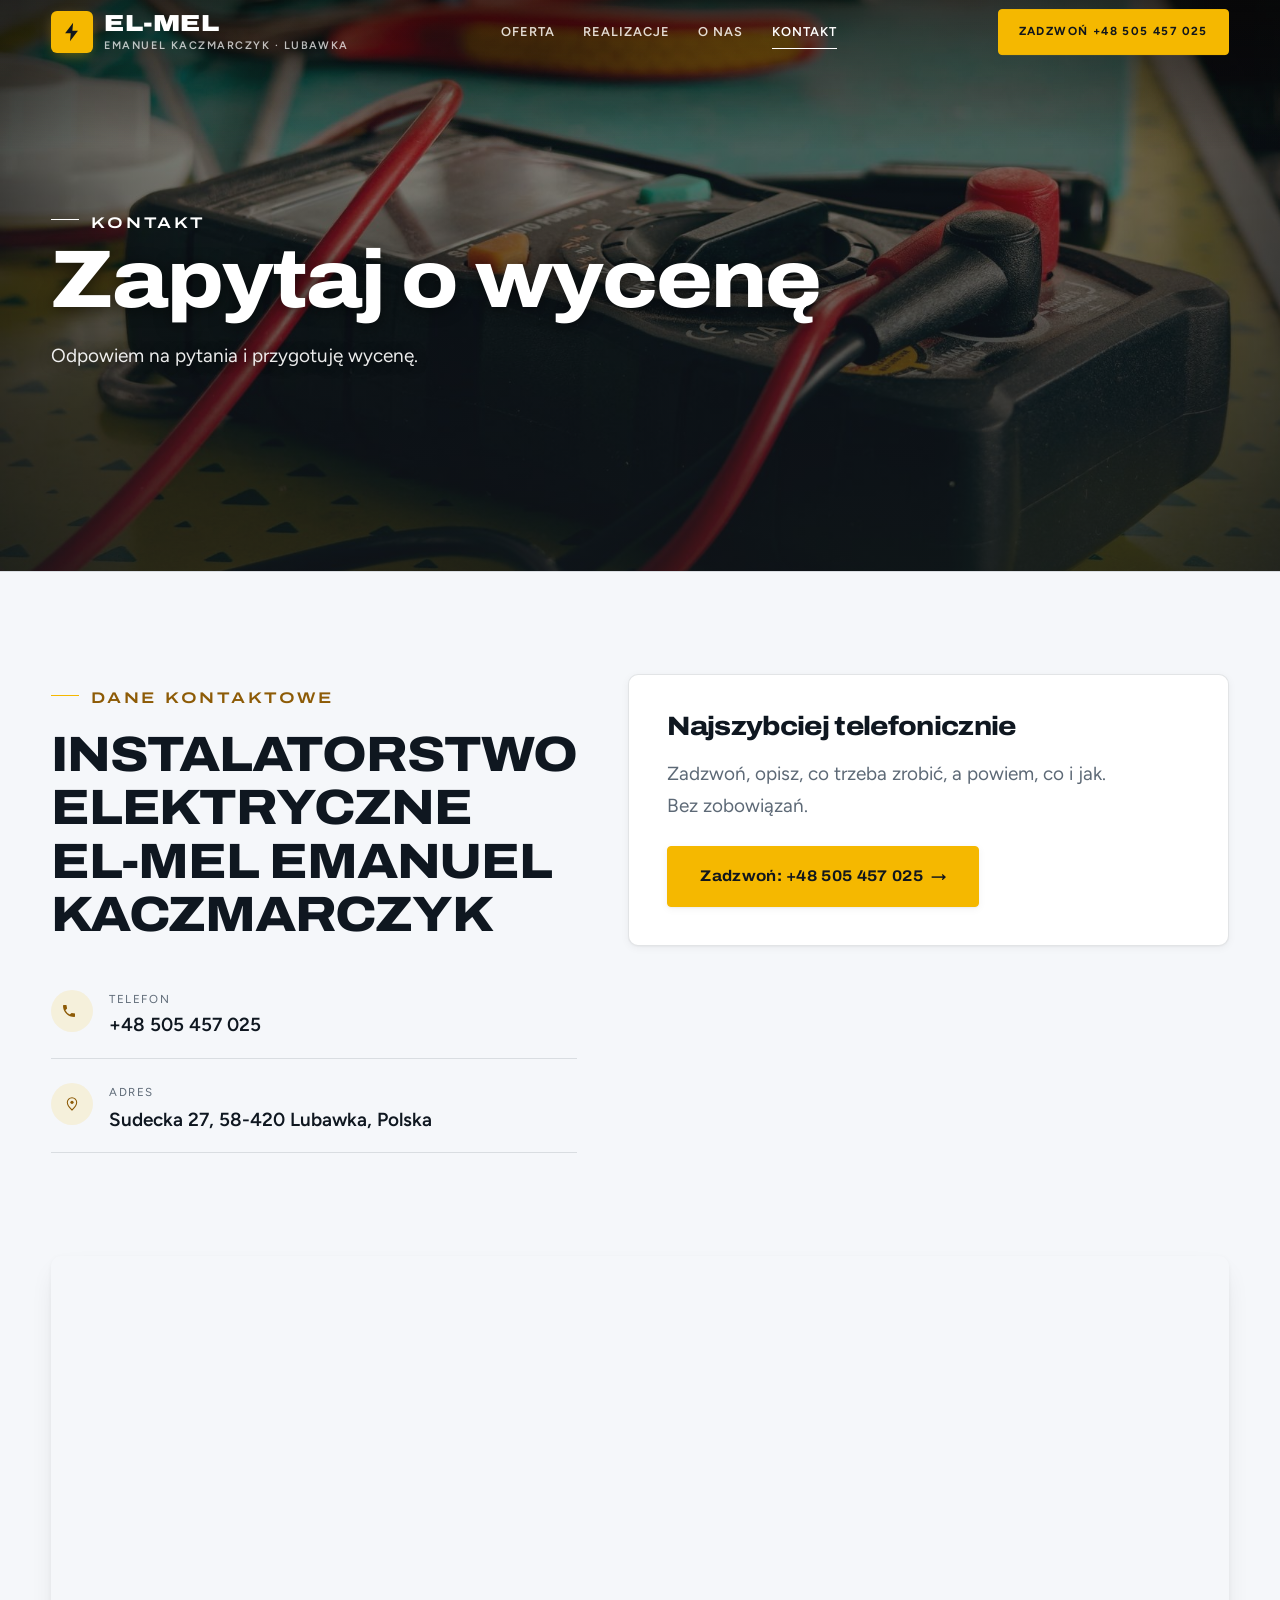
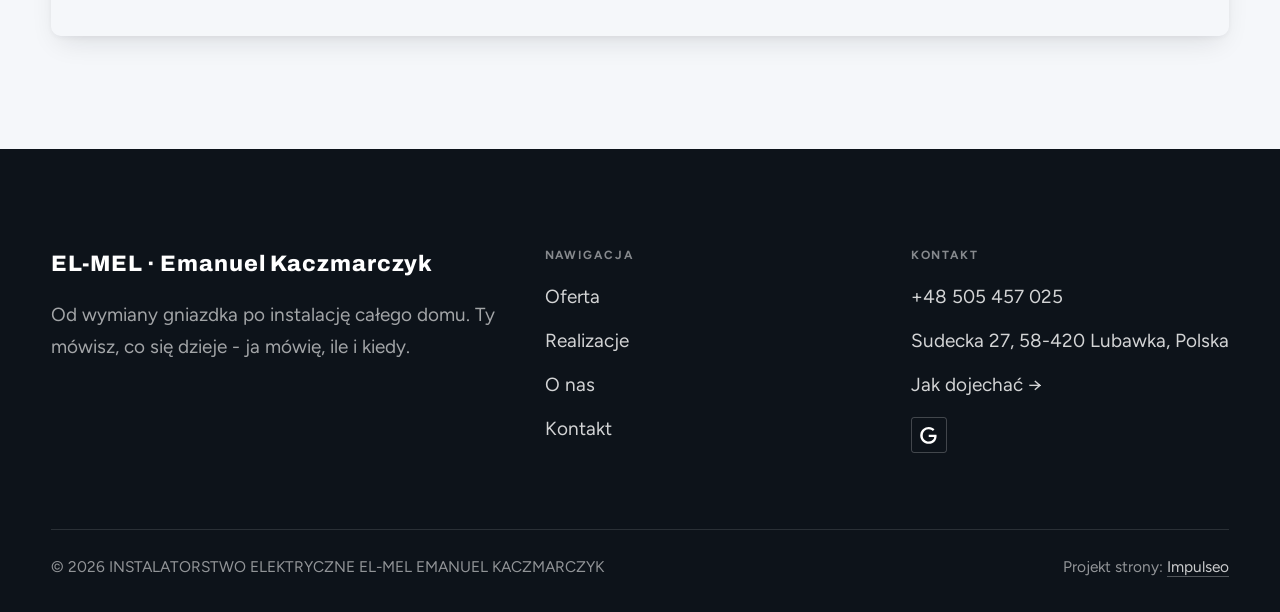
==== commit 051127b5: "Odświeżenie: logo EL-MEL, typografia Archivo/Figtree, nowe hero, żółty akcent Co-Authored-By: Claude" ====
--- a/kontakt.html
+++ b/kontakt.html
@@ -19,14 +19,14 @@
 <meta name="twitter:card" content="summary_large_image">
 <link rel="preconnect" href="https://fonts.googleapis.com">
 <link rel="preconnect" href="https://fonts.gstatic.com" crossorigin>
-<link href="https://fonts.googleapis.com/css2?family=Sora:wght@600;700;800&family=Manrope:wght@400;500;600&display=swap" rel="stylesheet">
-<link rel="stylesheet" href="assets/styles.css?v=7010539a">
+<link href="https://fonts.googleapis.com/css2?family=Archivo:wdth,wght@100..125,500..900&family=Figtree:wght@400;500;600;700&display=swap" rel="stylesheet">
+<link rel="stylesheet" href="assets/styles.css?v=elmel2">
 </head>
 <body>
 
 <header class="nav">
   <div class="wrap nav-inner">
-    <a class="brand" href="index.html"><span class="name">EMANUEL KACZMARCZYK</span><span class="sub">Lubawka</span></a>
+    <a class="brand brand-el" href="index.html" aria-label="EL-MEL Emanuel Kaczmarczyk, Lubawka"><span class="bm-ico" aria-hidden="true"><svg viewBox="0 0 24 24" width="22" height="22"><path d="M13.2 2 4.5 13.4h6.1L9.8 22l8.7-11.4h-6.1L13.2 2Z" fill="currentColor"/></svg></span><span class="bm-txt"><span class="bm-name">EL-MEL</span><span class="bm-sub">Emanuel Kaczmarczyk · Lubawka</span></span></a>
     <nav class="nav-links">
       <a href="oferta.html">Oferta</a>
       <a href="realizacje.html">Realizacje</a>
@@ -77,7 +77,7 @@
   <div class="wrap">
     <div class="foot-grid">
       <div class="foot-brand">
-        <div class="name">INSTALATORSTWO ELEKTRYCZNE EL-MEL EMANUEL KACZMARCZYK</div>
+        <div class="name">EL-MEL · Emanuel Kaczmarczyk</div>
         <p>Od wymiany gniazdka po instalację całego domu. Ty mówisz, co się dzieje - ja mówię, ile i kiedy.</p>
       </div>
       <div class="foot-col">
--- a/assets/styles.css
+++ b/assets/styles.css
@@ -1856,3 +1856,48 @@
 .btn-accent{color:#fff}
 .nav .nav-links a.btn-accent{color:#fff}
 .btn-accent[data-accent-d],.cta-d .btn-accent{color:#fff}
+
+/* ===== EL-MEL refresh 25.11.2026: logo, typografia, hero, akcent ===== */
+:root{
+  --accent:#f5b800; --accent-d:#b98a00; --accent-soft:rgba(245,184,0,.12);
+  --ink:#0f1720; --dark:#0d131a;
+  --font-display:'Archivo','Figtree',sans-serif;
+  --font-body:'Figtree',sans-serif;
+}
+h1,h2,h3,.hf-title{font-family:var(--font-display);font-stretch:112%;font-weight:800;letter-spacing:-.025em}
+h2{font-weight:800}
+.eyebrow,.hf-kicker{font-family:var(--font-display);font-stretch:125%}
+body{line-height:1.7}
+/* przyciski: żółty akcent + ciemny tekst (kontrast) */
+.btn-accent{background:var(--accent)!important;border-color:var(--accent)!important;color:#11161c!important;font-weight:700}
+.btn-accent:hover{filter:brightness(1.06)}
+.btn{font-family:var(--font-display);font-stretch:110%;border-radius:4px}
+
+/* logo / wordmark */
+.nav .brand.brand-el{display:flex;flex-direction:row;align-items:center;gap:.7rem;line-height:1;overflow:visible}
+.brand-el .bm-ico{display:grid;place-items:center;width:42px;height:42px;flex:none;border-radius:6px;
+  background:var(--accent);color:#11161c;box-shadow:0 4px 14px -4px rgba(245,184,0,.55)}
+.brand-el .bm-txt{display:flex;flex-direction:column;gap:5px;min-width:0}
+.brand-el .bm-name{font-family:var(--font-display);font-stretch:125%;font-weight:900;font-size:1.45rem;letter-spacing:.01em;color:#fff}
+.brand-el .bm-sub{font-family:var(--font-body);font-size:.68rem;font-weight:600;letter-spacing:.14em;text-transform:uppercase;color:rgba(255,255,255,.72);white-space:nowrap}
+.nav.nav-solid .brand-el .bm-name{color:var(--ink)}
+.nav.nav-solid .brand-el .bm-sub{color:var(--muted)}
+@media(max-width:680px){.brand-el .bm-ico{width:36px;height:36px}.brand-el .bm-name{font-size:1.2rem}.brand-el .bm-sub{font-size:.6rem;letter-spacing:.1em}}
+.nav .nav-links a{font-family:var(--font-body);letter-spacing:.08em}
+
+/* hero: czytelność */
+.hf-photo{object-position:68% 50%}
+.hero-fach::after{background:
+  linear-gradient(90deg,rgba(10,14,19,.93) 0%,rgba(10,14,19,.86) 38%,rgba(10,14,19,.45) 66%,rgba(10,14,19,.12) 100%),
+  linear-gradient(0deg,rgba(10,14,19,.55) 0%,rgba(10,14,19,0) 35%)}
+.hero-fach{--accent-lit:#ffd34d;--accent-strong:var(--accent)}
+.hf-title{font-size:clamp(2.3rem,1.6rem + 2.9vw,3.9rem);line-height:1.04}
+.hf-phone{margin:var(--space-5) 0 var(--space-4)}
+.hf-title em{display:block;color:var(--accent)}
+.hf-lead{color:rgba(255,255,255,.9);font-size:clamp(1.05rem,1rem + .3vw,1.22rem);max-width:34rem}
+.hf-phone-num{font-stretch:110%}
+.hf-phone-num .ico-tel{color:var(--accent)}
+.hf-trust .ico-star{color:var(--accent)}
+.hf-ghost{border-color:rgba(255,255,255,.45)!important;color:#fff!important;background:rgba(255,255,255,.04)}
+.hf-ghost:hover{background:#fff!important;color:#11161c!important}
+@media(max-width:680px){.hero-fach::after{background:linear-gradient(180deg,rgba(10,14,19,.55) 0%,rgba(10,14,19,.82) 45%,rgba(10,14,19,.94) 100%)}}
